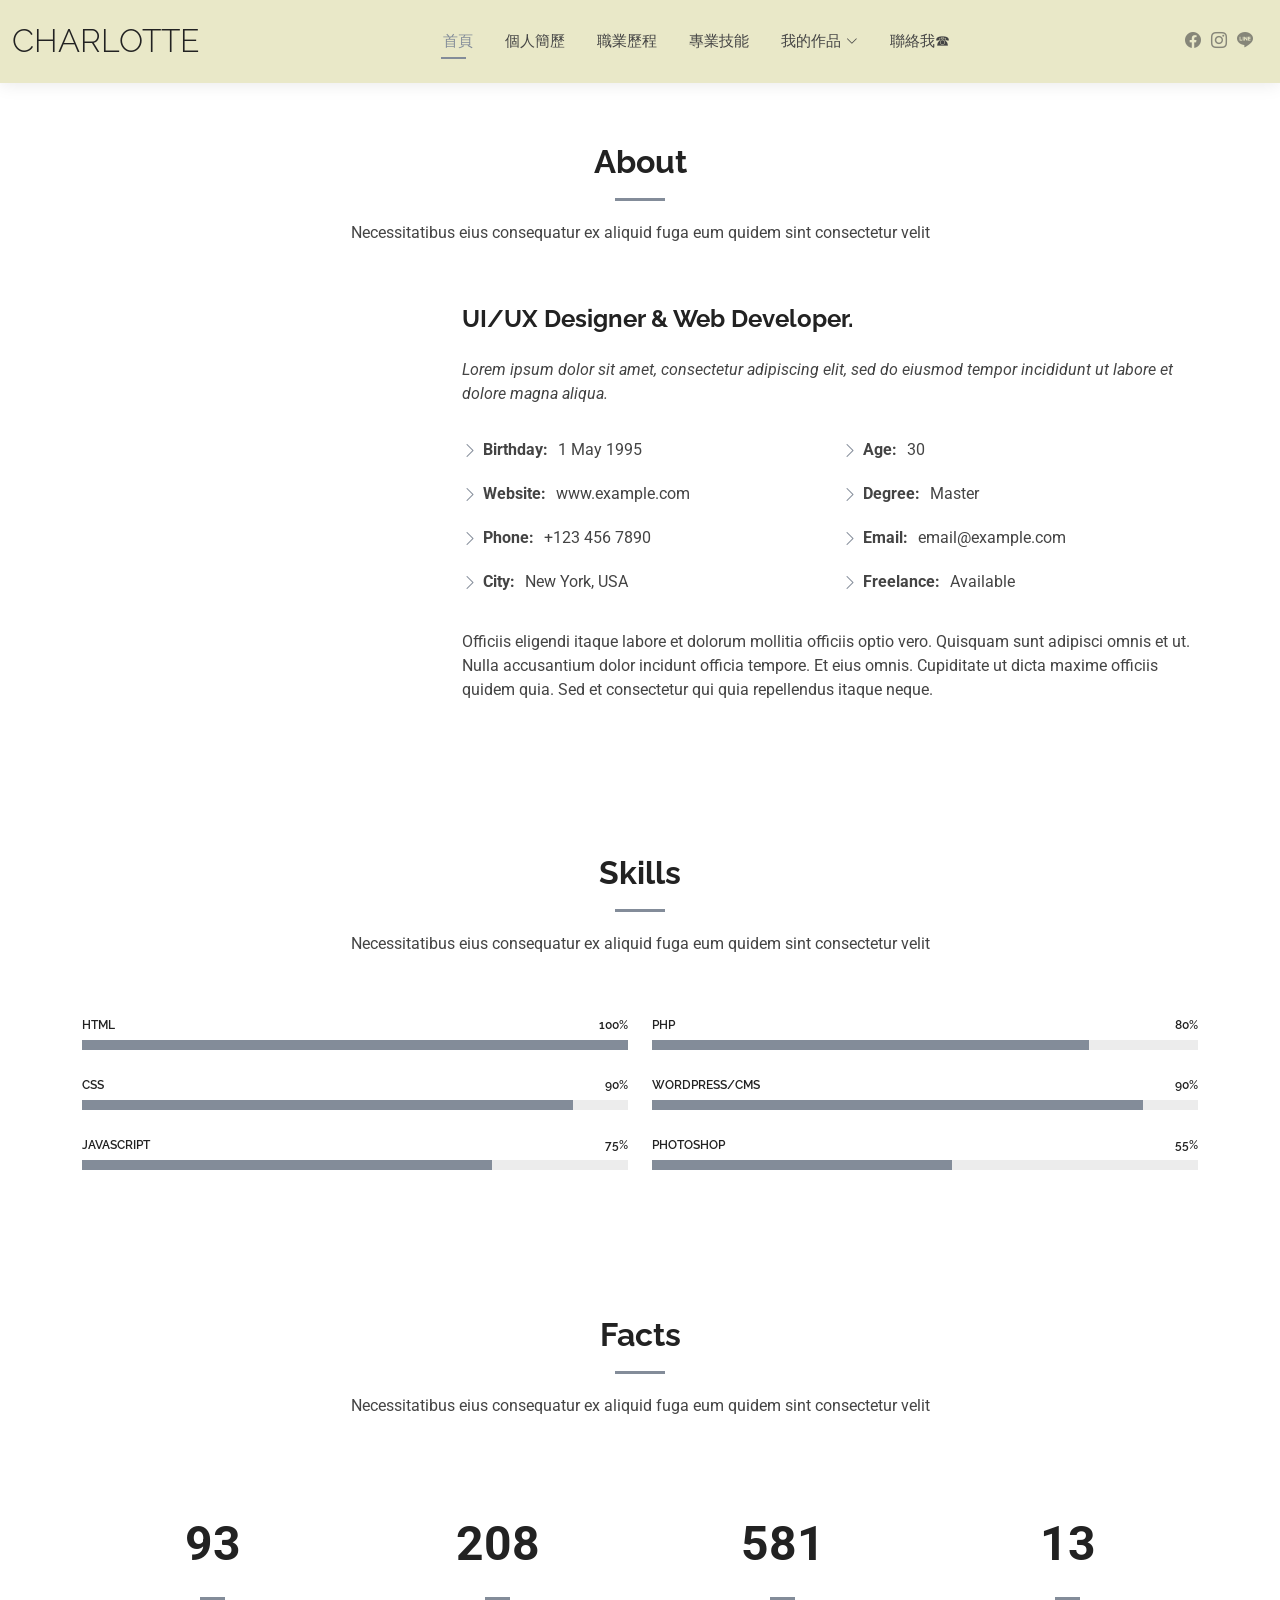
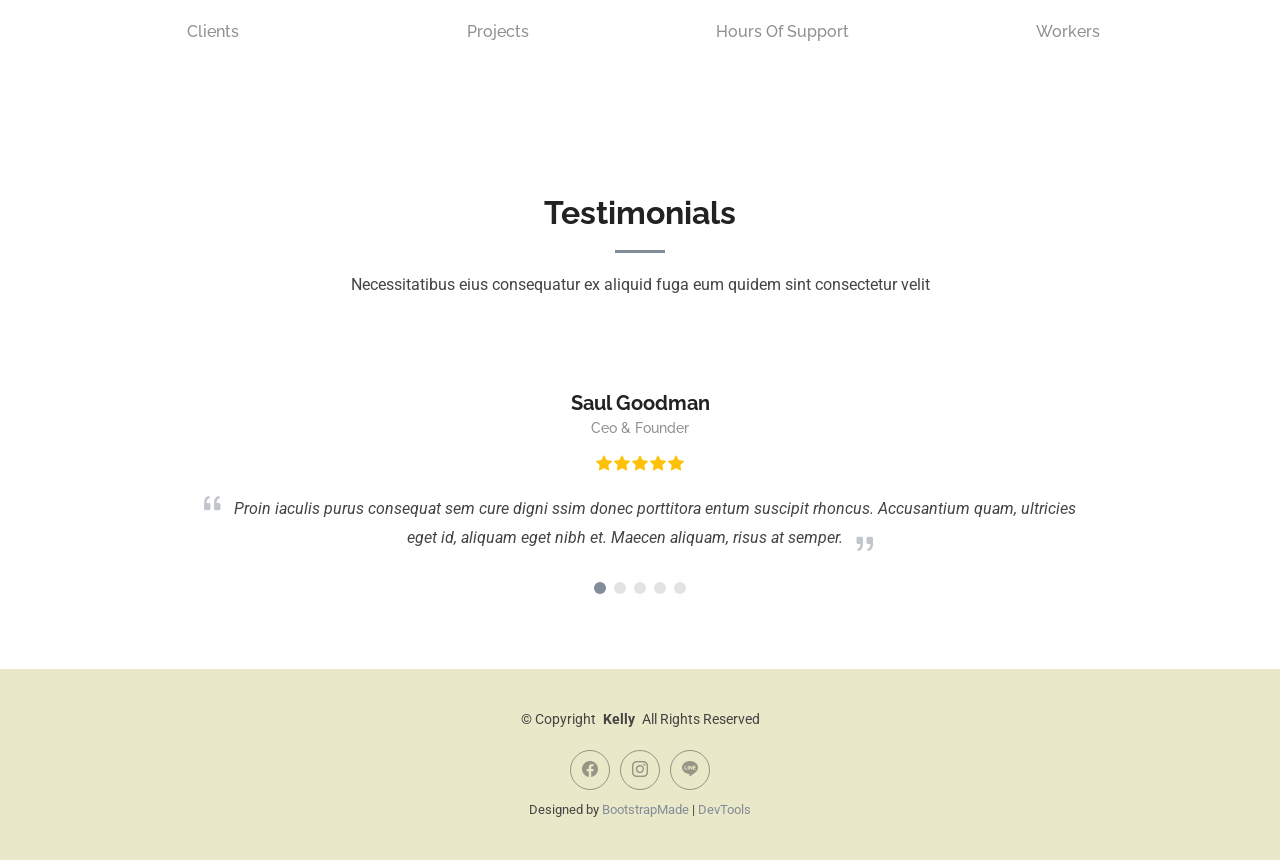
==== about.html @ c9d2a7c5 "Add files via upload" ====
<!DOCTYPE html>
<html lang="en">

<head>
  <meta charset="utf-8">
  <meta content="width=device-width, initial-scale=1.0" name="viewport">
  <title>About - Kelly Bootstrap Template</title>
  <meta name="description" content="">
  <meta name="keywords" content="">

  <!-- Favicons -->
  <link href="assets/img/favicon.png" rel="icon">
  <link href="assets/img/apple-touch-icon.png" rel="apple-touch-icon">

  <!-- Fonts -->
  <link href="https://fonts.googleapis.com" rel="preconnect">
  <link href="https://fonts.gstatic.com" rel="preconnect" crossorigin>
  <link href="https://fonts.googleapis.com/css2?family=Roboto:ital,wght@0,100;0,300;0,400;0,500;0,700;0,900;1,100;1,300;1,400;1,500;1,700;1,900&family=Poppins:ital,wght@0,100;0,200;0,300;0,400;0,500;0,600;0,700;0,800;0,900;1,100;1,200;1,300;1,400;1,500;1,600;1,700;1,800;1,900&family=Raleway:ital,wght@0,100;0,200;0,300;0,400;0,500;0,600;0,700;0,800;0,900;1,100;1,200;1,300;1,400;1,500;1,600;1,700;1,800;1,900&display=swap" rel="stylesheet">

  <!-- Vendor CSS Files -->
  <link href="assets/vendor/bootstrap/css/bootstrap.min.css" rel="stylesheet">
  <link href="assets/vendor/bootstrap-icons/bootstrap-icons.css" rel="stylesheet">
  <link href="assets/vendor/aos/aos.css" rel="stylesheet">
  <link href="assets/vendor/swiper/swiper-bundle.min.css" rel="stylesheet">
  <link href="assets/vendor/glightbox/css/glightbox.min.css" rel="stylesheet">

  <!-- Main CSS File -->
  <link href="assets/css/main.css" rel="stylesheet">

  <!-- =======================================================
  * Template Name: Kelly
  * Template URL: https://bootstrapmade.com/kelly-free-bootstrap-cv-resume-html-template/
  * Updated: Aug 07 2024 with Bootstrap v5.3.3
  * Author: BootstrapMade.com
  * License: https://bootstrapmade.com/license/
  ======================================================== -->
</head>

<body class="about-page">

   <header id="header" class="header d-flex align-items-center light-background sticky-top">
    <div class="container-fluid position-relative d-flex align-items-center justify-content-between">

      <a href="index.html" class="logo d-flex align-items-center me-auto me-xl-0">
        <!-- Uncomment the line below if you also wish to use an image logo -->
        <!-- <img src="assets/img/logo.png" alt=""> -->
        <h1 class="sitename">Charlotte</h1>
      </a>

      <nav id="navmenu" class="navmenu">
        <ul>
          <li><a href="index.html" class="active">首頁</a></li>
          <li><a href="about.html">個人簡歷</a></li>
          <li><a href="resume.html">職業歷程</a></li>
          <li><a href="services.html">專業技能</a></li>
       <li class="dropdown"><a href="#"><span>我的作品</span> <i class="bi bi-chevron-down toggle-dropdown"></i></a>
            <ul>
              <li><a href="#">平面設計</a></li>
              <li class="dropdown"><a href="#"><span>攝影集</span> <i class="bi bi-chevron-down toggle-dropdown"></i></a>
                <ul>
                  <li><a href="#">風景⛱︎</a></li>
                  <li><a href="#">人物𓀟</a></li>
                  <li><a href="#">美食▶︎</a></li>
                </ul>
              </li>
              <li><a href="#">Dropdown 2</a></li>
            </ul>
          </li>
          <li><a href="contact.html">聯絡我☎︎</a></li>
        </ul>
        <i class="mobile-nav-toggle d-xl-none bi bi-list"></i>
      </nav>

      <div class="header-social-links">
        <a href="#" class="facebook" target="_blank"><i class="bi bi-facebook"></i></a>
        <a href="#" class="instagram"><i class="bi bi-instagram"></i></a>
        <a href="#" class="instagram"><i class="bi bi-line"></i></a>
      </div>

    </div>
  </header>
     

    <!-- About Section -->
    <section id="about" class="about section">

      <!-- Section Title -->
      <div class="container section-title" data-aos="fade-up">
        <h2>About</h2>
        <p>Necessitatibus eius consequatur ex aliquid fuga eum quidem sint consectetur velit</p>
      </div><!-- End Section Title -->

      <div class="container" data-aos="fade-up" data-aos-delay="100">

        <div class="row gy-4 justify-content-center">
          <div class="col-lg-4">
            <img src="assets/img/profile-img.jpg" class="img-fluid" alt="">
          </div>
          <div class="col-lg-8 content">
            <h2>UI/UX Designer &amp; Web Developer.</h2>
            <p class="fst-italic py-3">
              Lorem ipsum dolor sit amet, consectetur adipiscing elit, sed do eiusmod tempor incididunt ut labore et dolore
              magna aliqua.
            </p>
            <div class="row">
              <div class="col-lg-6">
                <ul>
                  <li><i class="bi bi-chevron-right"></i> <strong>Birthday:</strong> <span>1 May 1995</span></li>
                  <li><i class="bi bi-chevron-right"></i> <strong>Website:</strong> <span>www.example.com</span></li>
                  <li><i class="bi bi-chevron-right"></i> <strong>Phone:</strong> <span>+123 456 7890</span></li>
                  <li><i class="bi bi-chevron-right"></i> <strong>City:</strong> <span>New York, USA</span></li>
                </ul>
              </div>
              <div class="col-lg-6">
                <ul>
                  <li><i class="bi bi-chevron-right"></i> <strong>Age:</strong> <span>30</span></li>
                  <li><i class="bi bi-chevron-right"></i> <strong>Degree:</strong> <span>Master</span></li>
                  <li><i class="bi bi-chevron-right"></i> <strong>Email:</strong> <span>email@example.com</span></li>
                  <li><i class="bi bi-chevron-right"></i> <strong>Freelance:</strong> <span>Available</span></li>
                </ul>
              </div>
            </div>
            <p class="py-3">
              Officiis eligendi itaque labore et dolorum mollitia officiis optio vero. Quisquam sunt adipisci omnis et ut. Nulla accusantium dolor incidunt officia tempore. Et eius omnis.
              Cupiditate ut dicta maxime officiis quidem quia. Sed et consectetur qui quia repellendus itaque neque.
            </p>
          </div>
        </div>

      </div>

    </section><!-- /About Section -->

    <!-- Skills Section -->
    <section id="skills" class="skills section">

      <!-- Section Title -->
      <div class="container section-title" data-aos="fade-up">
        <h2>Skills</h2>
        <p>Necessitatibus eius consequatur ex aliquid fuga eum quidem sint consectetur velit</p>
      </div><!-- End Section Title -->

      <div class="container" data-aos="fade-up" data-aos-delay="100">

        <div class="row skills-content skills-animation">

          <div class="col-lg-6">

            <div class="progress">
              <span class="skill"><span>HTML</span> <i class="val">100%</i></span>
              <div class="progress-bar-wrap">
                <div class="progress-bar" role="progressbar" aria-valuenow="100" aria-valuemin="0" aria-valuemax="100"></div>
              </div>
            </div><!-- End Skills Item -->

            <div class="progress">
              <span class="skill"><span>CSS</span> <i class="val">90%</i></span>
              <div class="progress-bar-wrap">
                <div class="progress-bar" role="progressbar" aria-valuenow="90" aria-valuemin="0" aria-valuemax="100"></div>
              </div>
            </div><!-- End Skills Item -->

            <div class="progress">
              <span class="skill"><span>JavaScript</span> <i class="val">75%</i></span>
              <div class="progress-bar-wrap">
                <div class="progress-bar" role="progressbar" aria-valuenow="75" aria-valuemin="0" aria-valuemax="100"></div>
              </div>
            </div><!-- End Skills Item -->

          </div>

          <div class="col-lg-6">

            <div class="progress">
              <span class="skill"><span>PHP</span> <i class="val">80%</i></span>
              <div class="progress-bar-wrap">
                <div class="progress-bar" role="progressbar" aria-valuenow="80" aria-valuemin="0" aria-valuemax="100"></div>
              </div>
            </div><!-- End Skills Item -->

            <div class="progress">
              <span class="skill"><span>WordPress/CMS</span> <i class="val">90%</i></span>
              <div class="progress-bar-wrap">
                <div class="progress-bar" role="progressbar" aria-valuenow="90" aria-valuemin="0" aria-valuemax="100"></div>
              </div>
            </div><!-- End Skills Item -->

            <div class="progress">
              <span class="skill"><span>Photoshop</span> <i class="val">55%</i></span>
              <div class="progress-bar-wrap">
                <div class="progress-bar" role="progressbar" aria-valuenow="55" aria-valuemin="0" aria-valuemax="100"></div>
              </div>
            </div><!-- End Skills Item -->

          </div>

        </div>

      </div>

    </section><!-- /Skills Section -->

    <!-- Stats Section -->
    <section id="stats" class="stats section">

      <!-- Section Title -->
      <div class="container section-title" data-aos="fade-up">
        <h2>Facts</h2>
        <p>Necessitatibus eius consequatur ex aliquid fuga eum quidem sint consectetur velit</p>
      </div><!-- End Section Title -->

      <div class="container" data-aos="fade-up" data-aos-delay="100">

        <div class="row gy-4">

          <div class="col-lg-3 col-md-6">
            <div class="stats-item text-center w-100 h-100">
              <span data-purecounter-start="0" data-purecounter-end="232" data-purecounter-duration="1" class="purecounter"></span>
              <p>Clients</p>
            </div>
          </div><!-- End Stats Item -->

          <div class="col-lg-3 col-md-6">
            <div class="stats-item text-center w-100 h-100">
              <span data-purecounter-start="0" data-purecounter-end="521" data-purecounter-duration="1" class="purecounter"></span>
              <p>Projects</p>
            </div>
          </div><!-- End Stats Item -->

          <div class="col-lg-3 col-md-6">
            <div class="stats-item text-center w-100 h-100">
              <span data-purecounter-start="0" data-purecounter-end="1453" data-purecounter-duration="1" class="purecounter"></span>
              <p>Hours Of Support</p>
            </div>
          </div><!-- End Stats Item -->

          <div class="col-lg-3 col-md-6">
            <div class="stats-item text-center w-100 h-100">
              <span data-purecounter-start="0" data-purecounter-end="32" data-purecounter-duration="1" class="purecounter"></span>
              <p>Workers</p>
            </div>
          </div><!-- End Stats Item -->

        </div>

      </div>

    </section><!-- /Stats Section -->

    <!-- Testimonials Section -->
    <section id="testimonials" class="testimonials section">

      <!-- Section Title -->
      <div class="container section-title" data-aos="fade-up">
        <h2>Testimonials</h2>
        <p>Necessitatibus eius consequatur ex aliquid fuga eum quidem sint consectetur velit</p>
      </div><!-- End Section Title -->

      <div class="container" data-aos="fade-up" data-aos-delay="100">

        <div class="swiper init-swiper">
          <script type="application/json" class="swiper-config">
            {
              "loop": true,
              "speed": 600,
              "autoplay": {
                "delay": 5000
              },
              "slidesPerView": "auto",
              "pagination": {
                "el": ".swiper-pagination",
                "type": "bullets",
                "clickable": true
              }
            }
          </script>
          <div class="swiper-wrapper">

            <div class="swiper-slide">
              <div class="testimonial-item">
                <img src="assets/img/testimonials/testimonials-1.jpg" class="testimonial-img" alt="">
                <h3>Saul Goodman</h3>
                <h4>Ceo &amp; Founder</h4>
                <div class="stars">
                  <i class="bi bi-star-fill"></i><i class="bi bi-star-fill"></i><i class="bi bi-star-fill"></i><i class="bi bi-star-fill"></i><i class="bi bi-star-fill"></i>
                </div>
                <p>
                  <i class="bi bi-quote quote-icon-left"></i>
                  <span>Proin iaculis purus consequat sem cure digni ssim donec porttitora entum suscipit rhoncus. Accusantium quam, ultricies eget id, aliquam eget nibh et. Maecen aliquam, risus at semper.</span>
                  <i class="bi bi-quote quote-icon-right"></i>
                </p>
              </div>
            </div><!-- End testimonial item -->

            <div class="swiper-slide">
              <div class="testimonial-item">
                <img src="assets/img/testimonials/testimonials-2.jpg" class="testimonial-img" alt="">
                <h3>Sara Wilsson</h3>
                <h4>Designer</h4>
                <div class="stars">
                  <i class="bi bi-star-fill"></i><i class="bi bi-star-fill"></i><i class="bi bi-star-fill"></i><i class="bi bi-star-fill"></i><i class="bi bi-star-fill"></i>
                </div>
                <p>
                  <i class="bi bi-quote quote-icon-left"></i>
                  <span>Export tempor illum tamen malis malis eram quae irure esse labore quem cillum quid cillum eram malis quorum velit fore eram velit sunt aliqua noster fugiat irure amet legam anim culpa.</span>
                  <i class="bi bi-quote quote-icon-right"></i>
                </p>
              </div>
            </div><!-- End testimonial item -->

            <div class="swiper-slide">
              <div class="testimonial-item">
                <img src="assets/img/testimonials/testimonials-3.jpg" class="testimonial-img" alt="">
                <h3>Jena Karlis</h3>
                <h4>Store Owner</h4>
                <div class="stars">
                  <i class="bi bi-star-fill"></i><i class="bi bi-star-fill"></i><i class="bi bi-star-fill"></i><i class="bi bi-star-fill"></i><i class="bi bi-star-fill"></i>
                </div>
                <p>
                  <i class="bi bi-quote quote-icon-left"></i>
                  <span>Enim nisi quem export duis labore cillum quae magna enim sint quorum nulla quem veniam duis minim tempor labore quem eram duis noster aute amet eram fore quis sint minim.</span>
                  <i class="bi bi-quote quote-icon-right"></i>
                </p>
              </div>
            </div><!-- End testimonial item -->

            <div class="swiper-slide">
              <div class="testimonial-item">
                <img src="assets/img/testimonials/testimonials-4.jpg" class="testimonial-img" alt="">
                <h3>Matt Brandon</h3>
                <h4>Freelancer</h4>
                <div class="stars">
                  <i class="bi bi-star-fill"></i><i class="bi bi-star-fill"></i><i class="bi bi-star-fill"></i><i class="bi bi-star-fill"></i><i class="bi bi-star-fill"></i>
                </div>
                <p>
                  <i class="bi bi-quote quote-icon-left"></i>
                  <span>Fugiat enim eram quae cillum dolore dolor amet nulla culpa multos export minim fugiat minim velit minim dolor enim duis veniam ipsum anim magna sunt elit fore quem dolore labore illum veniam.</span>
                  <i class="bi bi-quote quote-icon-right"></i>
                </p>
              </div>
            </div><!-- End testimonial item -->

            <div class="swiper-slide">
              <div class="testimonial-item">
                <img src="assets/img/testimonials/testimonials-5.jpg" class="testimonial-img" alt="">
                <h3>John Larson</h3>
                <h4>Entrepreneur</h4>
                <div class="stars">
                  <i class="bi bi-star-fill"></i><i class="bi bi-star-fill"></i><i class="bi bi-star-fill"></i><i class="bi bi-star-fill"></i><i class="bi bi-star-fill"></i>
                </div>
                <p>
                  <i class="bi bi-quote quote-icon-left"></i>
                  <span>Quis quorum aliqua sint quem legam fore sunt eram irure aliqua veniam tempor noster veniam enim culpa labore duis sunt culpa nulla illum cillum fugiat legam esse veniam culpa fore nisi cillum quid.</span>
                  <i class="bi bi-quote quote-icon-right"></i>
                </p>
              </div>
            </div><!-- End testimonial item -->

          </div>
          <div class="swiper-pagination"></div>
        </div>

      </div>

    </section><!-- /Testimonials Section -->

  </main>

  <footer id="footer" class="footer light-background">

    <div class="container">
      <div class="copyright text-center ">
        <p>© <span>Copyright</span> <strong class="px-1 sitename">Kelly</strong> <span>All Rights Reserved<br></span></p>
      </div>
      <div class="social-links d-flex justify-content-center">
        <a href=""><i class="bi bi-facebook"></i></a>
        <a href=""><i class="bi bi-instagram"></i></a>
        <a href=""><i class="bi bi-line"></i></a>
      </div>
      <div class="credits">
        <!-- All the links in the footer should remain intact. -->
        <!-- You can delete the links only if you've purchased the pro version. -->
        <!-- Licensing information: https://bootstrapmade.com/license/ -->
        <!-- Purchase the pro version with working PHP/AJAX contact form: [buy-url] -->
        Designed by <a href="https://bootstrapmade.com/">BootstrapMade</a> | <a href="https://bootstrapmade.com/tools/">DevTools</a>
      </div>
    </div>

  </footer>

  <!-- Scroll Top -->
  <a href="#" id="scroll-top" class="scroll-top d-flex align-items-center justify-content-center"><i class="bi bi-arrow-up-short"></i></a>

  <!-- Preloader -->
  <div id="preloader"></div>

  <!-- Vendor JS Files -->
  <script src="assets/vendor/bootstrap/js/bootstrap.bundle.min.js"></script>
  <script src="assets/vendor/php-email-form/validate.js"></script>
  <script src="assets/vendor/aos/aos.js"></script>
  <script src="assets/vendor/waypoints/noframework.waypoints.js"></script>
  <script src="assets/vendor/purecounter/purecounter_vanilla.js"></script>
  <script src="assets/vendor/swiper/swiper-bundle.min.js"></script>
  <script src="assets/vendor/glightbox/js/glightbox.min.js"></script>
  <script src="assets/vendor/imagesloaded/imagesloaded.pkgd.min.js"></script>
  <script src="assets/vendor/isotope-layout/isotope.pkgd.min.js"></script>

  <!-- Main JS File -->
  <script src="assets/js/main.js"></script>

</body>

</html>
---- assets/css/main.css ----
/**
* Template Name: Kelly
* Template URL: https://bootstrapmade.com/kelly-free-bootstrap-cv-resume-html-template/
* Updated: Aug 07 2024 with Bootstrap v5.3.3
* Author: BootstrapMade.com
* License: https://bootstrapmade.com/license/
*/

/*--------------------------------------------------------------
# Font & Color Variables
# Help: https://bootstrapmade.com/color-system/
--------------------------------------------------------------*/
/* Fonts */
:root {
  --default-font: "Roboto",  system-ui, -apple-system, "Segoe UI", Roboto, "Helvetica Neue", Arial, "Noto Sans", "Liberation Sans", sans-serif, "Apple Color Emoji", "Segoe UI Emoji", "Segoe UI Symbol", "Noto Color Emoji";
  --heading-font: "Raleway",  sans-serif;
  --nav-font: "Poppins",  sans-serif;
}

/* Global Colors - The following color variables are used throughout the website. Updating them here will change the color scheme of the entire website */
:root { 
  --background-color: #ffffff; /* Background color for the entire website, including individual sections */
  --default-color: #444444; /* Default color used for the majority of the text content across the entire website */
  --heading-color: #222222; /* Color for headings, subheadings and title throughout the website */
  --accent-color: #838c99; /* Accent color that represents your brand on the website. It's used for buttons, links, and other elements that need to stand out */
  --surface-color: #ffffff; /* The surface color is used as a background of boxed elements within sections, such as cards, icon boxes, or other elements that require a visual separation from the global background. */
  --contrast-color: #ffffff; /* Contrast color for text, ensuring readability against backgrounds of accent, heading, or default colors. */
}

/* Nav Menu Colors - The following color variables are used specifically for the navigation menu. They are separate from the global colors to allow for more customization options */
:root {
  --nav-color: #444444;  /* The default color of the main navmenu links */
  --nav-hover-color: #838c99; /* Applied to main navmenu links when they are hovered over or active */
  --nav-mobile-background-color: #ffffff; /* Used as the background color for mobile navigation menu */
  --nav-dropdown-background-color: #ffffff; /* Used as the background color for dropdown items that appear when hovering over primary navigation items */
  --nav-dropdown-color: #444444; /* Used for navigation links of the dropdown items in the navigation menu. */
  --nav-dropdown-hover-color: #838c99; /* Similar to --nav-hover-color, this color is applied to dropdown navigation links when they are hovered over. */
}

/* Color Presets - These classes override global colors when applied to any section or element, providing reuse of the sam color scheme. */

.light-background {
  --background-color: #e9e8c8;
  --surface-color: #ffffff;
}

.dark-background {
  --background-color: #060606;
  --default-color: #ffffff;
  --heading-color: #ffffff;
  --surface-color: #252525;
  --contrast-color: #ffffff;
}

/* Smooth scroll */
:root {
  scroll-behavior: smooth;
}

/*--------------------------------------------------------------
# General Styling & Shared Classes
--------------------------------------------------------------*/
body {
  color: var(--default-color);
  background-color: var(--background-color);
  font-family: var(--default-font);
}

a {
  color: var(--accent-color);
  text-decoration: none;
  transition: 0.3s;
}

a:hover {
  color: color-mix(in srgb, var(--accent-color), transparent 25%);
  text-decoration: none;
}

h1,
h2,
h3,
h4,
h5,
h6 {
  color: var(--heading-color);
  font-family: var(--heading-font);
}

/* PHP Email Form Messages
------------------------------*/
.php-email-form .error-message {
  display: none;
  background: #df1529;
  color: #ffffff;
  text-align: left;
  padding: 15px;
  margin-bottom: 24px;
  font-weight: 600;
}

.php-email-form .sent-message {
  display: none;
  color: #ffffff;
  background: #059652;
  text-align: center;
  padding: 15px;
  margin-bottom: 24px;
  font-weight: 600;
}

.php-email-form .loading {
  display: none;
  background: var(--surface-color);
  text-align: center;
  padding: 15px;
  margin-bottom: 24px;
}

.php-email-form .loading:before {
  content: "";
  display: inline-block;
  border-radius: 50%;
  width: 24px;
  height: 24px;
  margin: 0 10px -6px 0;
  border: 3px solid var(--accent-color);
  border-top-color: var(--surface-color);
  animation: php-email-form-loading 1s linear infinite;
}

@keyframes php-email-form-loading {
  0% {
    transform: rotate(0deg);
  }

  100% {
    transform: rotate(360deg);
  }
}

/*--------------------------------------------------------------
# Global Header
--------------------------------------------------------------*/
.header {
  color: var(--default-color);
  background-color: var(--background-color);
  padding: 15px 0;
  transition: all 0.5s;
  z-index: 997;
  box-shadow: 0px 0 18px rgba(0, 0, 0, 0.1);
}

.header .logo {
  line-height: 1;
}

.header .logo img {
  max-height: 36px;
  margin-right: 8px;
}

.header .logo h1 {
  font-size: 32px;
  margin: 0;
  font-weight: 300;
  text-transform: uppercase;
  color: var(--heading-color);
}

.header .header-social-links {
  padding-right: 15px;
}

.header .header-social-links a {
  color: color-mix(in srgb, var(--default-color), transparent 40%);
  padding-left: 6px;
  display: inline-block;
  transition: 0.3s;
  font-size: 16px;
}

.header .header-social-links a:hover {
  color: var(--accent-color);
}

.header .header-social-links a i {
  line-height: 0px;
}

@media (max-width: 1200px) {
  .header .logo {
    order: 1;
  }

  .header .header-social-links {
    order: 2;
  }

  .header .navmenu {
    order: 3;
  }
}

/*--------------------------------------------------------------
# Navigation Menu
--------------------------------------------------------------*/
/* Desktop Navigation */
@media (min-width: 1200px) {
  .navmenu {
    padding: 0;
  }

  .navmenu ul {
    margin: 0;
    padding: 0;
    display: flex;
    list-style: none;
    align-items: center;
  }

  .navmenu li {
    position: relative;
  }

  .navmenu>ul>li {
    white-space: nowrap;
    padding: 15px 14px;
  }

  .navmenu>ul>li:last-child {
    padding-right: 0;
  }

  .navmenu a,
  .navmenu a:focus {
    color: var(--nav-color);
    font-size: 15px;
    padding: 0 2px;
    font-family: var(--nav-font);
    font-weight: 400;
    display: flex;
    align-items: center;
    justify-content: space-between;
    white-space: nowrap;
    transition: 0.3s;
    position: relative;
  }

  .navmenu a i,
  .navmenu a:focus i {
    font-size: 12px;
    line-height: 0;
    margin-left: 5px;
    transition: 0.3s;
  }

  .navmenu>ul>li>a:before {
    content: "";
    position: absolute;
    height: 2px;
    bottom: -6px;
    left: 0;
    background-color: var(--nav-hover-color);
    visibility: hidden;
    width: 0px;
    transition: all 0.3s ease-in-out 0s;
  }

  .navmenu a:hover:before,
  .navmenu li:hover>a:before,
  .navmenu .active:before {
    visibility: visible;
    width: 25px;
  }

  .navmenu li:hover>a,
  .navmenu .active,
  .navmenu .active:focus {
    color: var(--nav-hover-color);
  }

  .navmenu .dropdown ul {
    margin: 0;
    padding: 10px 0;
    background: var(--nav-dropdown-background-color);
    display: block;
    position: absolute;
    visibility: hidden;
    left: 14px;
    top: 130%;
    opacity: 0;
    transition: 0.3s;
    border-radius: 4px;
    z-index: 99;
    box-shadow: 0px 0px 30px rgba(0, 0, 0, 0.1);
  }

  .navmenu .dropdown ul li {
    min-width: 200px;
  }

  .navmenu .dropdown ul a {
    padding: 10px 20px;
    font-size: 15px;
    text-transform: none;
    color: var(--nav-dropdown-color);
  }

  .navmenu .dropdown ul a i {
    font-size: 12px;
  }

  .navmenu .dropdown ul a:hover,
  .navmenu .dropdown ul .active:hover,
  .navmenu .dropdown ul li:hover>a {
    color: var(--nav-dropdown-hover-color);
  }

  .navmenu .dropdown:hover>ul {
    opacity: 1;
    top: 100%;
    visibility: visible;
  }

  .navmenu .dropdown .dropdown ul {
    top: 0;
    left: -90%;
    visibility: hidden;
  }

  .navmenu .dropdown .dropdown:hover>ul {
    opacity: 1;
    top: 0;
    left: -100%;
    visibility: visible;
  }
}

/* Mobile Navigation */
@media (max-width: 1199px) {
  .mobile-nav-toggle {
    color: var(--nav-color);
    font-size: 28px;
    line-height: 0;
    margin-right: 10px;
    cursor: pointer;
    transition: color 0.3s;
  }

  .navmenu {
    padding: 0;
    z-index: 9997;
  }

  .navmenu ul {
    display: none;
    list-style: none;
    position: absolute;
    inset: 60px 20px 20px 20px;
    padding: 10px 0;
    margin: 0;
    border-radius: 6px;
    background-color: var(--nav-mobile-background-color);
    border: 1px solid color-mix(in srgb, var(--default-color), transparent 90%);
    box-shadow: none;
    overflow-y: auto;
    transition: 0.3s;
    z-index: 9998;
  }

  .navmenu a,
  .navmenu a:focus {
    color: var(--nav-dropdown-color);
    padding: 10px 20px;
    font-family: var(--nav-font);
    font-size: 17px;
    font-weight: 500;
    display: flex;
    align-items: center;
    justify-content: space-between;
    white-space: nowrap;
    transition: 0.3s;
  }

  .navmenu a i,
  .navmenu a:focus i {
    font-size: 12px;
    line-height: 0;
    margin-left: 5px;
    width: 30px;
    height: 30px;
    display: flex;
    align-items: center;
    justify-content: center;
    border-radius: 50%;
    transition: 0.3s;
    background-color: color-mix(in srgb, var(--accent-color), transparent 90%);
  }

  .navmenu a i:hover,
  .navmenu a:focus i:hover {
    background-color: var(--accent-color);
    color: var(--contrast-color);
  }

  .navmenu a:hover,
  .navmenu .active,
  .navmenu .active:focus {
    color: var(--nav-dropdown-hover-color);
  }

  .navmenu .active i,
  .navmenu .active:focus i {
    background-color: var(--accent-color);
    color: var(--contrast-color);
    transform: rotate(180deg);
  }

  .navmenu .dropdown ul {
    position: static;
    display: none;
    z-index: 99;
    padding: 10px 0;
    margin: 10px 20px;
    background-color: var(--nav-dropdown-background-color);
    transition: all 0.5s ease-in-out;
  }

  .navmenu .dropdown ul ul {
    background-color: rgba(33, 37, 41, 0.1);
  }

  .navmenu .dropdown>.dropdown-active {
    display: block;
    background-color: rgba(33, 37, 41, 0.03);
  }

  .mobile-nav-active {
    overflow: hidden;
  }

  .mobile-nav-active .mobile-nav-toggle {
    color: #fff;
    position: absolute;
    font-size: 32px;
    top: 15px;
    right: 15px;
    margin-right: 0;
    z-index: 9999;
  }

  .mobile-nav-active .navmenu {
    position: fixed;
    overflow: hidden;
    inset: 0;
    background: rgba(33, 37, 41, 0.8);
    transition: 0.3s;
  }

  .mobile-nav-active .navmenu>ul {
    display: block;
  }
}

/*--------------------------------------------------------------
# Global Footer
--------------------------------------------------------------*/
.footer {
  color: var(--default-color);
  background-color: var(--background-color);
  font-size: 14px;
  padding: 40px 0;
  position: relative;
}

.footer .copyright p {
  margin-bottom: 0;
}

.footer .social-links {
  margin-top: 20px;
}

.footer .social-links a {
  display: flex;
  align-items: center;
  justify-content: center;
  width: 40px;
  height: 40px;
  border-radius: 50%;
  border: 1px solid color-mix(in srgb, var(--default-color), transparent 50%);
  font-size: 16px;
  color: color-mix(in srgb, var(--default-color), transparent 50%);
  margin: 0 5px;
  transition: 0.3s;
}

.footer .social-links a:hover {
  color: var(--accent-color);
  border-color: var(--accent-color);
}

.footer .credits {
  margin-top: 10px;
  font-size: 13px;
  text-align: center;
}

/*--------------------------------------------------------------
# Preloader
--------------------------------------------------------------*/
#preloader {
  position: fixed;
  inset: 0;
  z-index: 9999;
  overflow: hidden;
  background-color: var(--background-color);
  transition: all 0.6s ease-out;
  width: 100%;
  height: 100vh;
}

#preloader:before,
#preloader:after {
  content: "";
  position: absolute;
  border: 4px solid var(--accent-color);
  border-radius: 50%;
  animation: animate-preloader 2s cubic-bezier(0, 0.2, 0.8, 1) infinite;
}

#preloader:after {
  animation-delay: -0.5s;
}

@keyframes animate-preloader {
  0% {
    width: 10px;
    height: 10px;
    top: calc(50% - 5px);
    left: calc(50% - 5px);
    opacity: 1;
  }

  100% {
    width: 72px;
    height: 72px;
    top: calc(50% - 36px);
    left: calc(50% - 36px);
    opacity: 0;
  }
}

/*--------------------------------------------------------------
# Scroll Top Button
--------------------------------------------------------------*/
.scroll-top {
  position: fixed;
  visibility: hidden;
  opacity: 0;
  right: 15px;
  bottom: -15px;
  z-index: 99999;
  background-color: var(--accent-color);
  width: 44px;
  height: 44px;
  border-radius: 50px;
  transition: all 0.4s;
}

.scroll-top i {
  font-size: 24px;
  color: var(--contrast-color);
  line-height: 0;
}

.scroll-top:hover {
  background-color: color-mix(in srgb, var(--accent-color), transparent 20%);
  color: var(--contrast-color);
}

.scroll-top.active {
  visibility: visible;
  opacity: 1;
  bottom: 15px;
}

/*--------------------------------------------------------------
# Disable aos animation delay on mobile devices
--------------------------------------------------------------*/
@media screen and (max-width: 768px) {
  [data-aos-delay] {
    transition-delay: 0 !important;
  }
}

/*--------------------------------------------------------------
# Global Page Titles & Breadcrumbs
--------------------------------------------------------------*/
.page-title {
  color: var(--default-color);
  background-color: var(--background-color);
  padding: 25px 0;
  position: relative;
  border-bottom: 1px solid color-mix(in srgb, var(--default-color), transparent 85%);
}

.page-title h1 {
  font-size: 24px;
  font-weight: 400;
}

.page-title .breadcrumbs ol {
  display: flex;
  flex-wrap: wrap;
  list-style: none;
  padding: 0;
  margin: 0;
  font-size: 14px;
  font-weight: 400;
}

.page-title .breadcrumbs ol li+li {
  padding-left: 10px;
}

.page-title .breadcrumbs ol li+li::before {
  content: "/";
  display: inline-block;
  padding-right: 10px;
  color: color-mix(in srgb, var(--default-color), transparent 70%);
}

/*--------------------------------------------------------------
# Global Sections
--------------------------------------------------------------*/
section,
.section {
  color: var(--default-color);
  background-color: var(--background-color);
  padding: 60px 0;
  scroll-margin-top: 100px;
  overflow: clip;
}

@media (max-width: 1199px) {

  section,
  .section {
    scroll-margin-top: 66px;
  }
}

/*--------------------------------------------------------------
# Global Section Titles
--------------------------------------------------------------*/
.section-title {
  text-align: center;
  padding-bottom: 60px;
  position: relative;
}

.section-title h2 {
  font-size: 32px;
  font-weight: 700;
  margin-bottom: 20px;
  padding-bottom: 20px;
  position: relative;
}

.section-title h2:after {
  content: "";
  position: absolute;
  display: block;
  width: 50px;
  height: 3px;
  background: var(--accent-color);
  left: 0;
  right: 0;
  bottom: 0;
  margin: auto;
}

.section-title p {
  margin-bottom: 0;
}

/*--------------------------------------------------------------
# Hero Section
--------------------------------------------------------------*/
.hero {
  width: 100%;
  min-height: calc(100vh - 82px);
  position: relative;
  padding: 80px 0;
  display: flex;
  align-items: center;
  justify-content: center;
}

@media (max-width: 1200px) {
  .hero {
    min-height: calc(100vh - 68px);
  }
}

.hero img {
  position: absolute;
  inset: 0;
  display: block;
  width: 100%;
  height: 100%;
  object-fit: cover;
  z-index: 1;
}

.hero .container {
  position: relative;
  z-index: 3;
}

.hero h2 {
  margin: 0;
  font-size: 48px;
  font-weight: 700;
}

.hero p {
  margin: 10px 0 0 0;
  font-size: 24px;
  color: #fff;
}

.hero .btn-get-started {
  color: var(--contrast-color);
  background: var(--accent-color);
  font-family: var(--heading-font);
  text-transform: uppercase;
  font-weight: 600;
  font-size: 12px;
  letter-spacing: 1px;
  display: inline-block;
  padding: 12px 40px;
  border-radius: 50px;
  transition: 0.5s;
  margin-top: 30px;
}

.hero .btn-get-started:hover {
  background: color-mix(in srgb, var(--accent-color) 90%, white 20%);
}

@media (max-width: 768px) {
  .hero h2 {
    font-size: 32px;
  }

  .hero p {
    font-size: 18px;
  }
}

/*--------------------------------------------------------------
# About Section
--------------------------------------------------------------*/
.about .content h2 {
  font-weight: 700;
  font-size: 24px;
}

.about .content ul {
  list-style: none;
  padding: 0;
}

.about .content ul li {
  margin-bottom: 20px;
  display: flex;
  align-items: center;
}

.about .content ul strong {
  margin-right: 10px;
}

.about .content ul i {
  font-size: 16px;
  margin-right: 5px;
  color: var(--accent-color);
  line-height: 0;
}

/*--------------------------------------------------------------
# Skills Section
--------------------------------------------------------------*/
.skills .progress {
  height: 60px;
  display: block;
  background: none;
  border-radius: 0;
}

.skills .progress .skill {
  color: var(--heading-color);
  padding: 0;
  margin: 0 0 6px 0;
  text-transform: uppercase;
  display: block;
  font-weight: 600;
  font-family: var(--heading-font);
}

.skills .progress .skill .val {
  float: right;
  font-style: normal;
}

.skills .progress-bar-wrap {
  background: color-mix(in srgb, var(--default-color), transparent 90%);
  height: 10px;
}

.skills .progress-bar {
  width: 1px;
  height: 10px;
  transition: 0.9s;
  background-color: var(--accent-color);
}

/*--------------------------------------------------------------
# Stats Section
--------------------------------------------------------------*/
.stats .stats-item {
  padding: 30px;
  width: 100%;
}

.stats .stats-item span {
  color: var(--heading-color);
  font-size: 48px;
  display: block;
  font-weight: 700;
  margin-bottom: 20px;
  padding-bottom: 20px;
  position: relative;
}

.stats .stats-item span:after {
  content: "";
  position: absolute;
  display: block;
  width: 25px;
  height: 3px;
  background: var(--accent-color);
  left: 0;
  right: 0;
  bottom: 0;
  margin: auto;
}

.stats .stats-item p {
  color: color-mix(in srgb, var(--default-color), transparent 40%);
  padding: 0;
  margin: 0;
  font-family: var(--heading-font);
  font-weight: 500;
}

/*--------------------------------------------------------------
# Testimonials Section
--------------------------------------------------------------*/
.testimonials .section-header {
  margin-bottom: 40px;
}

.testimonials .testimonials-carousel,
.testimonials .testimonials-slider {
  overflow: hidden;
}

.testimonials .testimonial-item {
  text-align: center;
}

.testimonials .testimonial-item .testimonial-img {
  width: 120px;
  border-radius: 50%;
  border: 4px solid var(--background-color);
  margin: 0 auto;
}

.testimonials .testimonial-item h3 {
  font-size: 20px;
  font-weight: bold;
  margin: 10px 0 5px 0;
}

.testimonials .testimonial-item h4 {
  font-size: 14px;
  color: color-mix(in srgb, var(--default-color), transparent 40%);
  margin: 0 0 15px 0;
}

.testimonials .testimonial-item .stars {
  margin-bottom: 15px;
}

.testimonials .testimonial-item .stars i {
  color: #ffc107;
  margin: 0 1px;
}

.testimonials .testimonial-item .quote-icon-left,
.testimonials .testimonial-item .quote-icon-right {
  color: color-mix(in srgb, var(--accent-color), transparent 50%);
  font-size: 26px;
  line-height: 0;
}

.testimonials .testimonial-item .quote-icon-left {
  display: inline-block;
  left: -5px;
  position: relative;
}

.testimonials .testimonial-item .quote-icon-right {
  display: inline-block;
  right: -5px;
  position: relative;
  top: 10px;
  transform: scale(-1, -1);
}

.testimonials .testimonial-item p {
  font-style: italic;
  margin: 0 auto 15px auto;
}

.testimonials .swiper-wrapper {
  height: auto;
}

.testimonials .swiper-pagination {
  margin-top: 20px;
  position: relative;
}

.testimonials .swiper-pagination .swiper-pagination-bullet {
  width: 12px;
  height: 12px;
  opacity: 1;
  background-color: color-mix(in srgb, var(--default-color), transparent 85%);
}

.testimonials .swiper-pagination .swiper-pagination-bullet-active {
  background-color: var(--accent-color);
}

@media (min-width: 992px) {
  .testimonials .testimonial-item p {
    width: 80%;
  }
}

/*--------------------------------------------------------------
# Resume Section
--------------------------------------------------------------*/
.resume .resume-title {
  color: var(--heading-color);
  font-size: 26px;
  font-weight: 700;
  margin-top: 20px;
  margin-bottom: 20px;
}

.resume .resume-item {
  padding: 0 0 20px 20px;
  margin-top: -2px;
  border-left: 2px solid var(--accent-color);
  position: relative;
}

.resume .resume-item h4 {
  line-height: 18px;
  font-size: 18px;
  font-weight: 600;
  text-transform: uppercase;
  color: color-mix(in srgb, var(--default-color), transparent 20%);
  margin-bottom: 10px;
}

.resume .resume-item h5 {
  font-size: 16px;
  padding: 5px 15px;
  display: inline-block;
  font-weight: 600;
  margin-bottom: 10px;
}

.resume .resume-item ul {
  padding-left: 20px;
}

.resume .resume-item ul li {
  padding-bottom: 10px;
}

.resume .resume-item:last-child {
  padding-bottom: 0;
}

.resume .resume-item::before {
  content: "";
  position: absolute;
  width: 16px;
  height: 16px;
  border-radius: 50px;
  left: -9px;
  top: 0;
  background: var(--background-color);
  border: 2px solid var(--accent-color);
}

/*--------------------------------------------------------------
# Services Section
--------------------------------------------------------------*/
.services .service-item {
  background-color: var(--surface-color);
  box-shadow: 0px 5px 90px 0px rgba(0, 0, 0, 0.1);
  height: 100%;
  padding: 60px 30px;
  text-align: center;
  transition: 0.3s;
  border-radius: 5px;
}

.services .service-item .icon {
  margin: 0 auto;
  width: 100px;
  height: 100px;
  display: flex;
  align-items: center;
  justify-content: center;
  transition: ease-in-out 0.3s;
  position: relative;
}

.services .service-item .icon i {
  font-size: 36px;
  transition: 0.5s;
  position: relative;
}

.services .service-item .icon svg {
  position: absolute;
  top: 0;
  left: 0;
}

.services .service-item .icon svg path {
  transition: 0.5s;
  fill: color-mix(in srgb, var(--default-color), transparent 95%);
}

.services .service-item h3 {
  font-weight: 700;
  margin: 10px 0 15px 0;
  font-size: 22px;
}

.services .service-item p {
  line-height: 24px;
  font-size: 14px;
  margin-bottom: 0;
}

.services .service-item:hover {
  box-shadow: 0px 5px 35px 0px rgba(0, 0, 0, 0.1);
}

.services .service-item.item-cyan i {
  color: #0dcaf0;
}

.services .service-item.item-cyan:hover .icon i {
  color: #fff;
}

.services .service-item.item-cyan:hover .icon path {
  fill: #0dcaf0;
}

.services .service-item.item-orange i {
  color: #fd7e14;
}

.services .service-item.item-orange:hover .icon i {
  color: #fff;
}

.services .service-item.item-orange:hover .icon path {
  fill: #fd7e14;
}

.services .service-item.item-teal i {
  color: #20c997;
}

.services .service-item.item-teal:hover .icon i {
  color: #fff;
}

.services .service-item.item-teal:hover .icon path {
  fill: #20c997;
}

.services .service-item.item-red i {
  color: #df1529;
}

.services .service-item.item-red:hover .icon i {
  color: #fff;
}

.services .service-item.item-red:hover .icon path {
  fill: #df1529;
}

.services .service-item.item-indigo i {
  color: #6610f2;
}

.services .service-item.item-indigo:hover .icon i {
  color: #fff;
}

.services .service-item.item-indigo:hover .icon path {
  fill: #6610f2;
}

.services .service-item.item-pink i {
  color: #f3268c;
}

.services .service-item.item-pink:hover .icon i {
  color: #fff;
}

.services .service-item.item-pink:hover .icon path {
  fill: #f3268c;
}

/*--------------------------------------------------------------
# Portfolio Section
--------------------------------------------------------------*/
.portfolio .portfolio-filters {
  padding: 0;
  margin: 0 auto 20px auto;
  list-style: none;
  text-align: center;
}

.portfolio .portfolio-filters li {
  cursor: pointer;
  display: inline-block;
  padding: 8px 20px 10px 20px;
  margin: 0;
  font-size: 15px;
  font-weight: 500;
  line-height: 1;
  margin-bottom: 5px;
  border-radius: 50px;
  transition: all 0.3s ease-in-out;
  font-family: var(--heading-font);
}

.portfolio .portfolio-filters li:hover,
.portfolio .portfolio-filters li.filter-active {
  color: var(--contrast-color);
  background-color: var(--accent-color);
}

.portfolio .portfolio-filters li:first-child {
  margin-left: 0;
}

.portfolio .portfolio-filters li:last-child {
  margin-right: 0;
}

@media (max-width: 575px) {
  .portfolio .portfolio-filters li {
    font-size: 14px;
    margin: 0 0 10px 0;
  }
}

.portfolio .portfolio-item {
  position: relative;
  overflow: hidden;
}

.portfolio .portfolio-item .portfolio-info {
  opacity: 0;
  position: absolute;
  left: 12px;
  right: 12px;
  bottom: -100%;
  z-index: 3;
  transition: all ease-in-out 0.5s;
  background: color-mix(in srgb, var(--surface-color), transparent 10%);
  padding: 15px;
}

.portfolio .portfolio-item .portfolio-info h4 {
  font-size: 18px;
  font-weight: 600;
  padding-right: 50px;
}

.portfolio .portfolio-item .portfolio-info p {
  color: color-mix(in srgb, var(--default-color), transparent 30%);
  font-size: 14px;
  margin-bottom: 0;
  padding-right: 50px;
}

.portfolio .portfolio-item .portfolio-info .preview-link,
.portfolio .portfolio-item .portfolio-info .details-link {
  position: absolute;
  right: 50px;
  font-size: 24px;
  top: calc(50% - 14px);
  color: color-mix(in srgb, var(--default-color), transparent 30%);
  transition: 0.3s;
  line-height: 0;
}

.portfolio .portfolio-item .portfolio-info .preview-link:hover,
.portfolio .portfolio-item .portfolio-info .details-link:hover {
  color: var(--accent-color);
}

.portfolio .portfolio-item .portfolio-info .details-link {
  right: 14px;
  font-size: 28px;
}

.portfolio .portfolio-item:hover .portfolio-info {
  opacity: 1;
  bottom: 0;
}

/*--------------------------------------------------------------
# Portfolio Details Section
--------------------------------------------------------------*/
.portfolio-details .portfolio-details-slider img {
  width: 100%;
}

.portfolio-details .portfolio-details-slider .swiper-pagination {
  margin-top: 20px;
  position: relative;
}

.portfolio-details .portfolio-details-slider .swiper-pagination .swiper-pagination-bullet {
  width: 12px;
  height: 12px;
  background-color: color-mix(in srgb, var(--default-color), transparent 85%);
  opacity: 1;
}

.portfolio-details .portfolio-details-slider .swiper-pagination .swiper-pagination-bullet-active {
  background-color: var(--accent-color);
}

.portfolio-details .portfolio-info {
  background-color: var(--surface-color);
  padding: 30px;
  box-shadow: 0px 0 30px rgba(0, 0, 0, 0.1);
}

.portfolio-details .portfolio-info h3 {
  font-size: 22px;
  font-weight: 700;
  margin-bottom: 20px;
  padding-bottom: 20px;
  border-bottom: 1px solid color-mix(in srgb, var(--default-color), transparent 85%);
}

.portfolio-details .portfolio-info ul {
  list-style: none;
  padding: 0;
  font-size: 15px;
}

.portfolio-details .portfolio-info ul li+li {
  margin-top: 10px;
}

.portfolio-details .portfolio-description {
  padding-top: 30px;
}

.portfolio-details .portfolio-description h2 {
  font-size: 26px;
  font-weight: 700;
  margin-bottom: 20px;
}

.portfolio-details .portfolio-description p {
  padding: 0;
  color: color-mix(in srgb, var(--default-color), transparent 30%);
}

/*--------------------------------------------------------------
# Contact Section
--------------------------------------------------------------*/
.contact .info-wrap {
  background-color: var(--surface-color);
  box-shadow: 0px 0px 20px rgba(0, 0, 0, 0.1);
  padding: 30px;
}

@media (max-width: 575px) {
  .contact .info-wrap {
    padding: 20px;
  }
}

.contact .info-item {
  margin-bottom: 40px;
}

.contact .info-item i {
  font-size: 20px;
  color: var(--accent-color);
  background: color-mix(in srgb, var(--accent-color), transparent 92%);
  width: 44px;
  height: 44px;
  display: flex;
  justify-content: center;
  align-items: center;
  border-radius: 50px;
  transition: all 0.3s ease-in-out;
  margin-right: 15px;
}

.contact .info-item h3 {
  padding: 0;
  font-size: 18px;
  font-weight: 700;
  margin-bottom: 5px;
}

.contact .info-item p {
  padding: 0;
  margin-bottom: 0;
  font-size: 14px;
}

.contact .info-item:hover i {
  background: var(--accent-color);
  color: var(--contrast-color);
}

.contact .php-email-form {
  background-color: var(--surface-color);
  height: 100%;
  padding: 30px;
  box-shadow: 0px 0px 20px rgba(0, 0, 0, 0.1);
}

@media (max-width: 575px) {
  .contact .php-email-form {
    padding: 20px;
  }
}

.contact .php-email-form input[type=text],
.contact .php-email-form input[type=email],
.contact .php-email-form textarea {
  font-size: 14px;
  padding: 10px 15px;
  box-shadow: none;
  border-radius: 0;
  color: var(--default-color);
  background-color: var(--surface-color);
  border-color: color-mix(in srgb, var(--default-color), transparent 80%);
}

.contact .php-email-form input[type=text]:focus,
.contact .php-email-form input[type=email]:focus,
.contact .php-email-form textarea:focus {
  border-color: var(--accent-color);
}

.contact .php-email-form input[type=text]::placeholder,
.contact .php-email-form input[type=email]::placeholder,
.contact .php-email-form textarea::placeholder {
  color: color-mix(in srgb, var(--default-color), transparent 70%);
}

.contact .php-email-form button[type=submit] {
  color: var(--contrast-color);
  background: var(--accent-color);
  border: 0;
  padding: 10px 30px;
  transition: 0.4s;
  border-radius: 50px;
}

.contact .php-email-form button[type=submit]:hover {
  background: color-mix(in srgb, var(--accent-color), transparent 25%);
}

/*--------------------------------------------------------------
# Starter Section Section
--------------------------------------------------------------*/
.starter-section {
  /* Add your styles here */
}
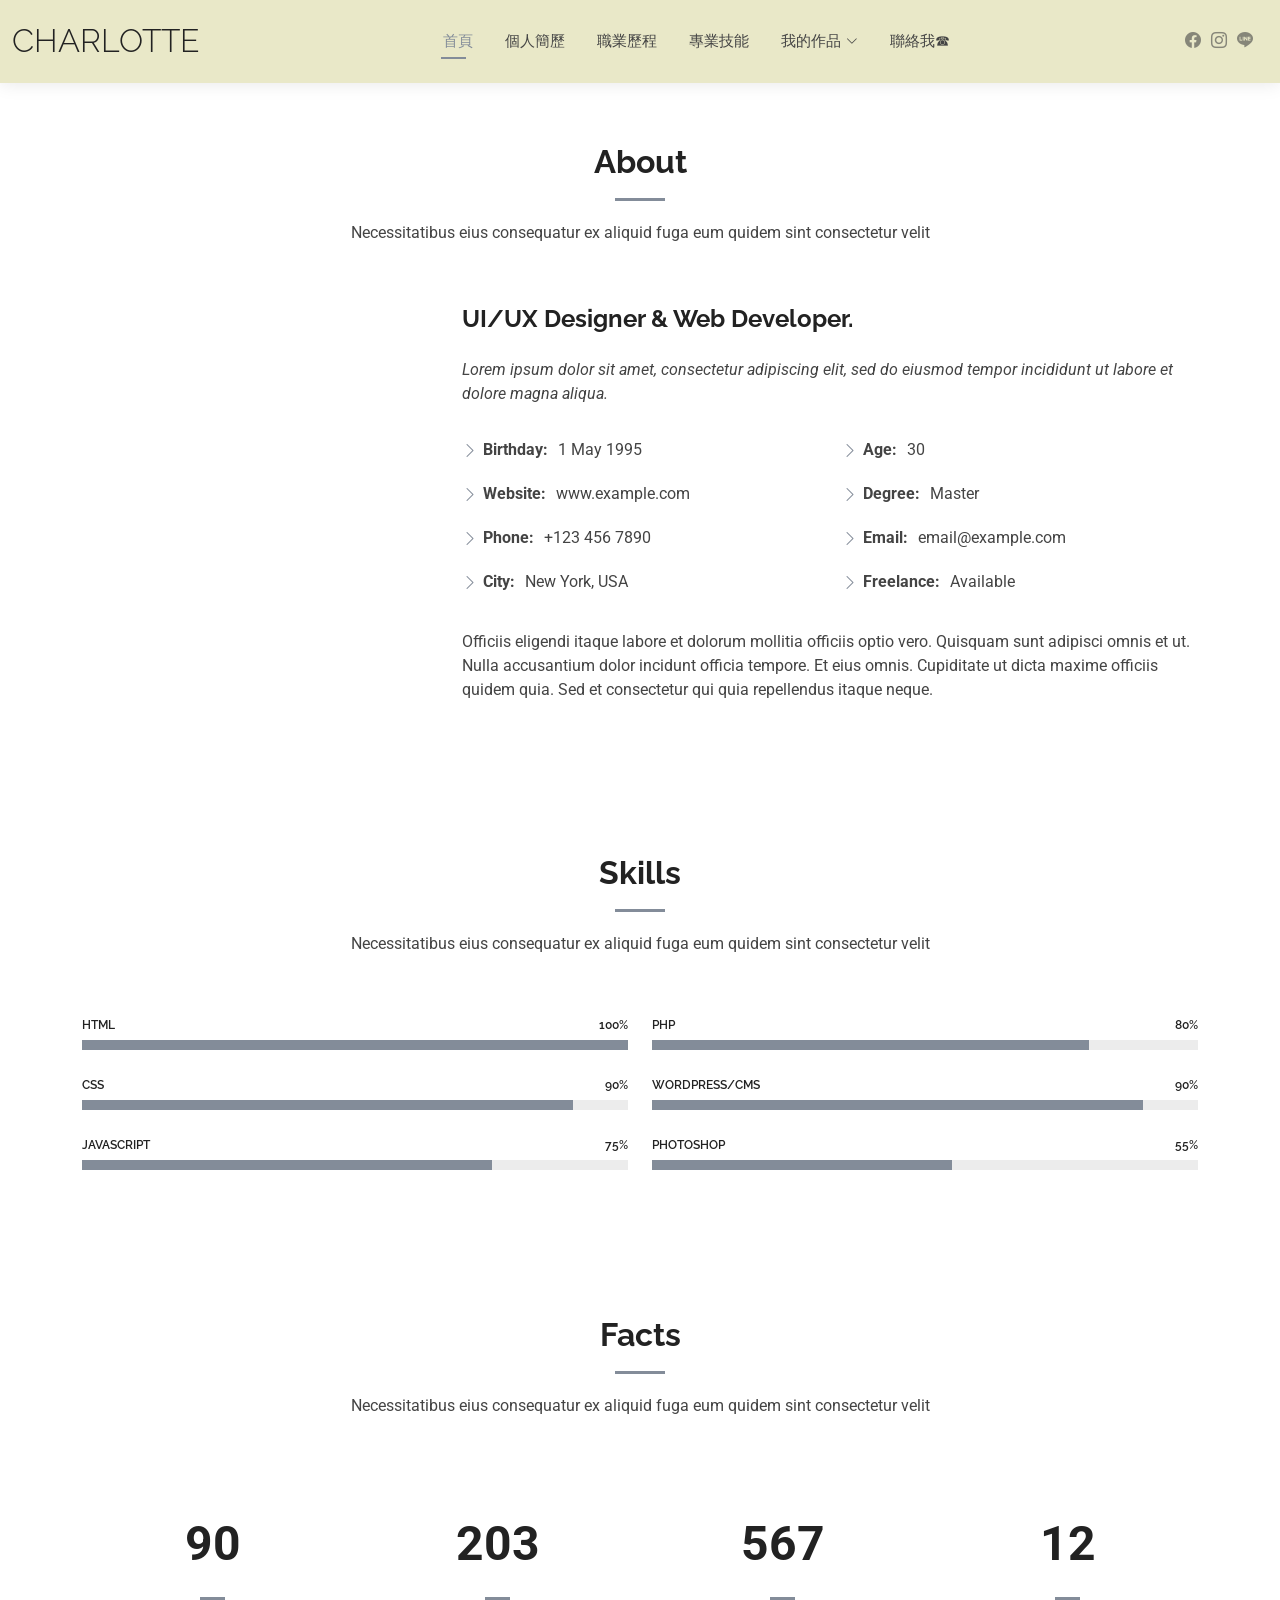
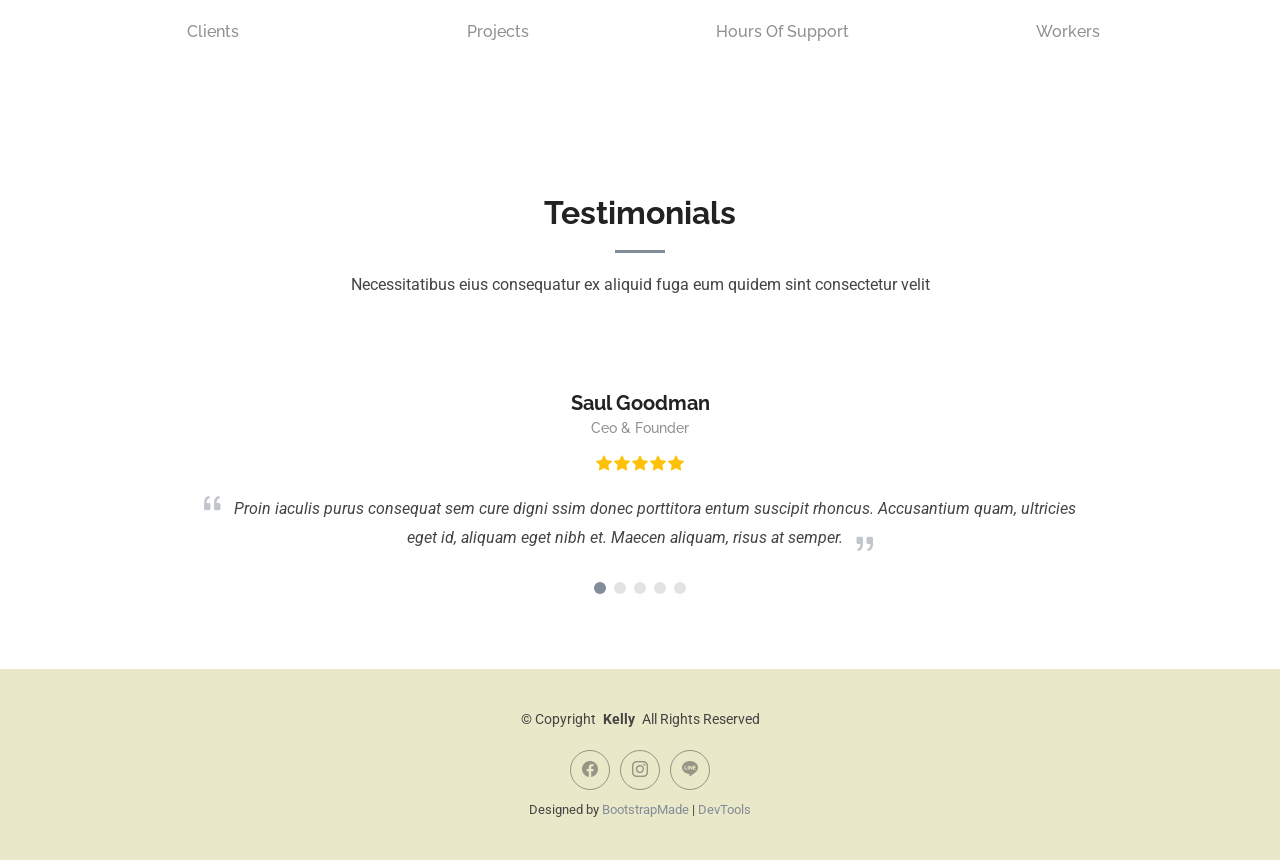
==== commit ca3bff5e: "Add files via upload" ====
--- a/about.html
+++ b/about.html
@@ -55,15 +55,15 @@
           <li><a href="services.html">專業技能</a></li>
        <li class="dropdown"><a href="#"><span>我的作品</span> <i class="bi bi-chevron-down toggle-dropdown"></i></a>
             <ul>
-              <li><a href="#">平面設計</a></li>
-              <li class="dropdown"><a href="#"><span>攝影集</span> <i class="bi bi-chevron-down toggle-dropdown"></i></a>
+              <li><a href="#">平面作品</a></li>
+              <li class="dropdown"><a href="#"><span>攝影集📸</span> <i class="bi bi-chevron-down toggle-dropdown"></i></a>
                 <ul>
-                  <li><a href="#">風景⛱︎</a></li>
-                  <li><a href="#">人物𓀟</a></li>
-                  <li><a href="#">美食▶︎</a></li>
+                  <li><a href="#">風景🌇</a></li>
+                  <li><a href="#">人物🙋‍♀️</a></li>
+                  <li><a href="#">美食🥐</a></li>
                 </ul>
               </li>
-              <li><a href="#">Dropdown 2</a></li>
+              <li><a href="#">最近在聽🎧</a></li>
             </ul>
           </li>
           <li><a href="contact.html">聯絡我☎︎</a></li>
@@ -72,9 +72,9 @@
       </nav>
 
       <div class="header-social-links">
-        <a href="#" class="facebook" target="_blank"><i class="bi bi-facebook"></i></a>
-        <a href="#" class="instagram"><i class="bi bi-instagram"></i></a>
-        <a href="#" class="instagram"><i class="bi bi-line"></i></a>
+        <a href="https://www.facebook.com/share/1EVmEae6Wq/?mibextid=wwXIfr" class="facebook" target="_blank"><i class="bi bi-facebook"></i></a>
+        <a href="https://www.instagram.com/char1the?igsh=emJxNno5cjluY2Y5&utm_source=qr" class="instagram"><i class="bi bi-instagram"></i></a>
+        <a href="https://line.me/ti/p/7a3qe7V7F-" class="line"><i class="bi bi-line"></i></a>
       </div>
 
     </div>
@@ -373,9 +373,9 @@
         <p>© <span>Copyright</span> <strong class="px-1 sitename">Kelly</strong> <span>All Rights Reserved<br></span></p>
       </div>
       <div class="social-links d-flex justify-content-center">
-        <a href=""><i class="bi bi-facebook"></i></a>
-        <a href=""><i class="bi bi-instagram"></i></a>
-        <a href=""><i class="bi bi-line"></i></a>
+        <a href="https://www.facebook.com/share/1EVmEae6Wq/?mibextid=wwXIfr"><i class="bi bi-facebook"></i></a>
+        <a href="https://www.instagram.com/char1the?igsh=emJxNno5cjluY2Y5&utm_source=qr"><i class="bi bi-instagram"></i></a>
+        <a href="https://line.me/ti/p/7a3qe7V7F-"><i class="bi bi-line"></i></a>
       </div>
       <div class="credits">
         <!-- All the links in the footer should remain intact. -->
@@ -387,7 +387,6 @@
     </div>
 
   </footer>
-
   <!-- Scroll Top -->
   <a href="#" id="scroll-top" class="scroll-top d-flex align-items-center justify-content-center"><i class="bi bi-arrow-up-short"></i></a>
 
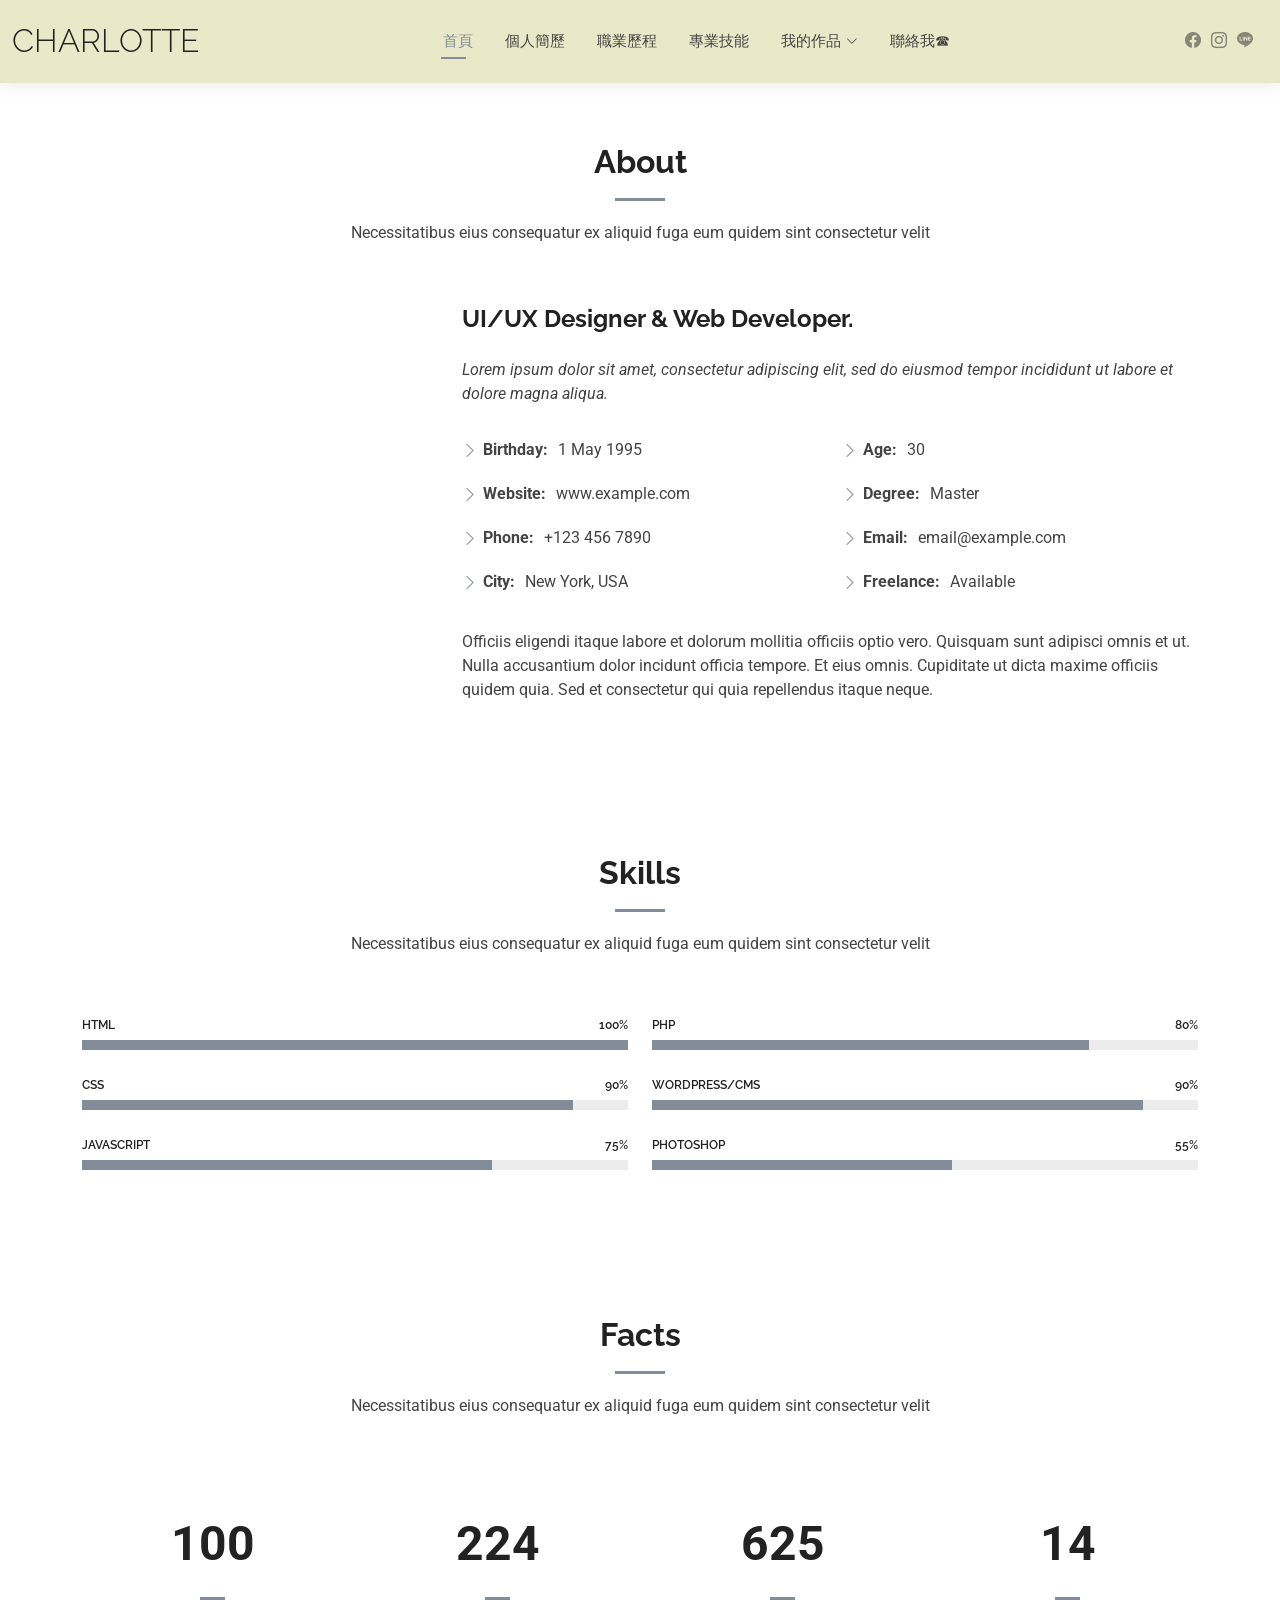
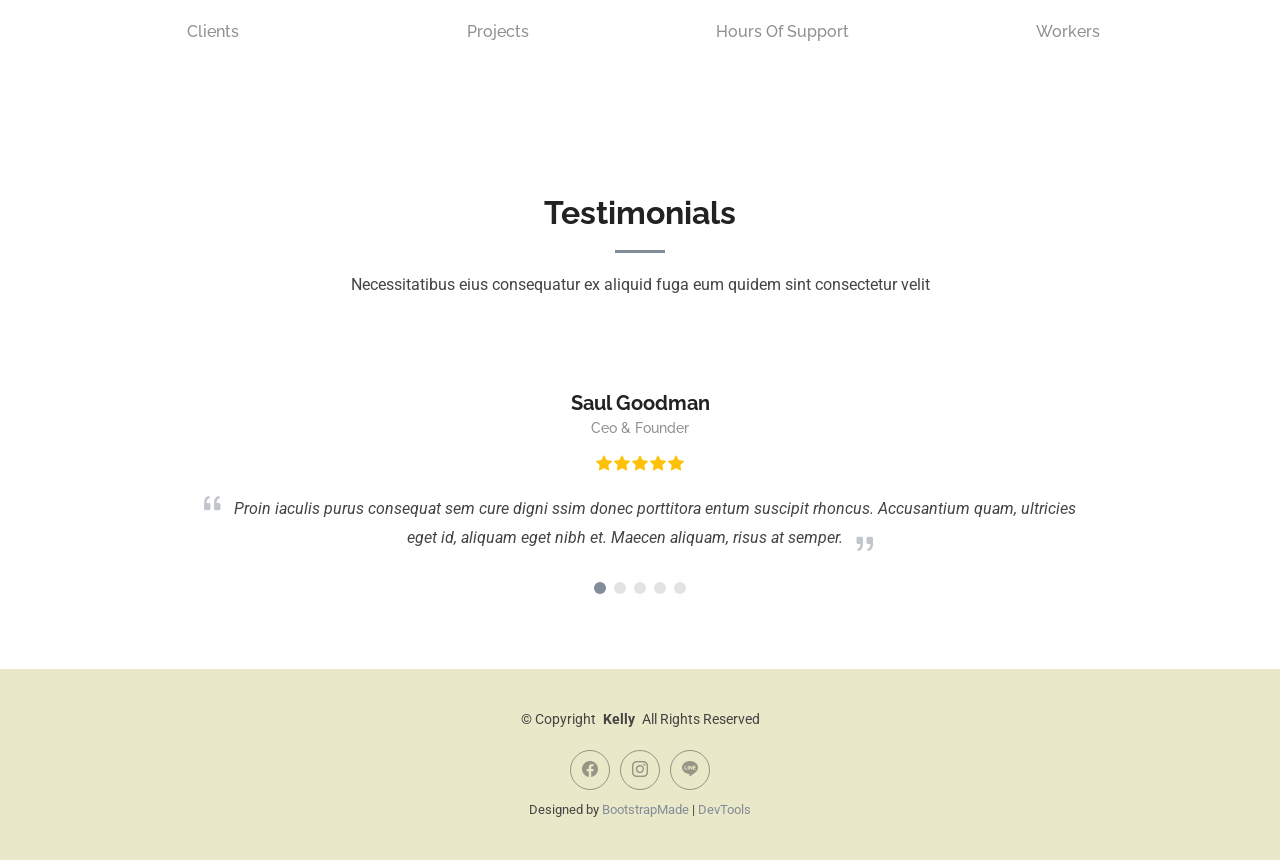
==== commit 9d282106: "Add files via upload" ====
--- a/about.html
+++ b/about.html
@@ -63,7 +63,7 @@
                   <li><a href="#">美食🥐</a></li>
                 </ul>
               </li>
-              <li><a href="#">最近在聽🎧</a></li>
+             <li><a href="https://music.youtube.com/watch?v=SiEUDZd2bto&si=y4GIB4ztZ34LLuRh">最近在聽🎧</a></li>
             </ul>
           </li>
           <li><a href="contact.html">聯絡我☎︎</a></li>
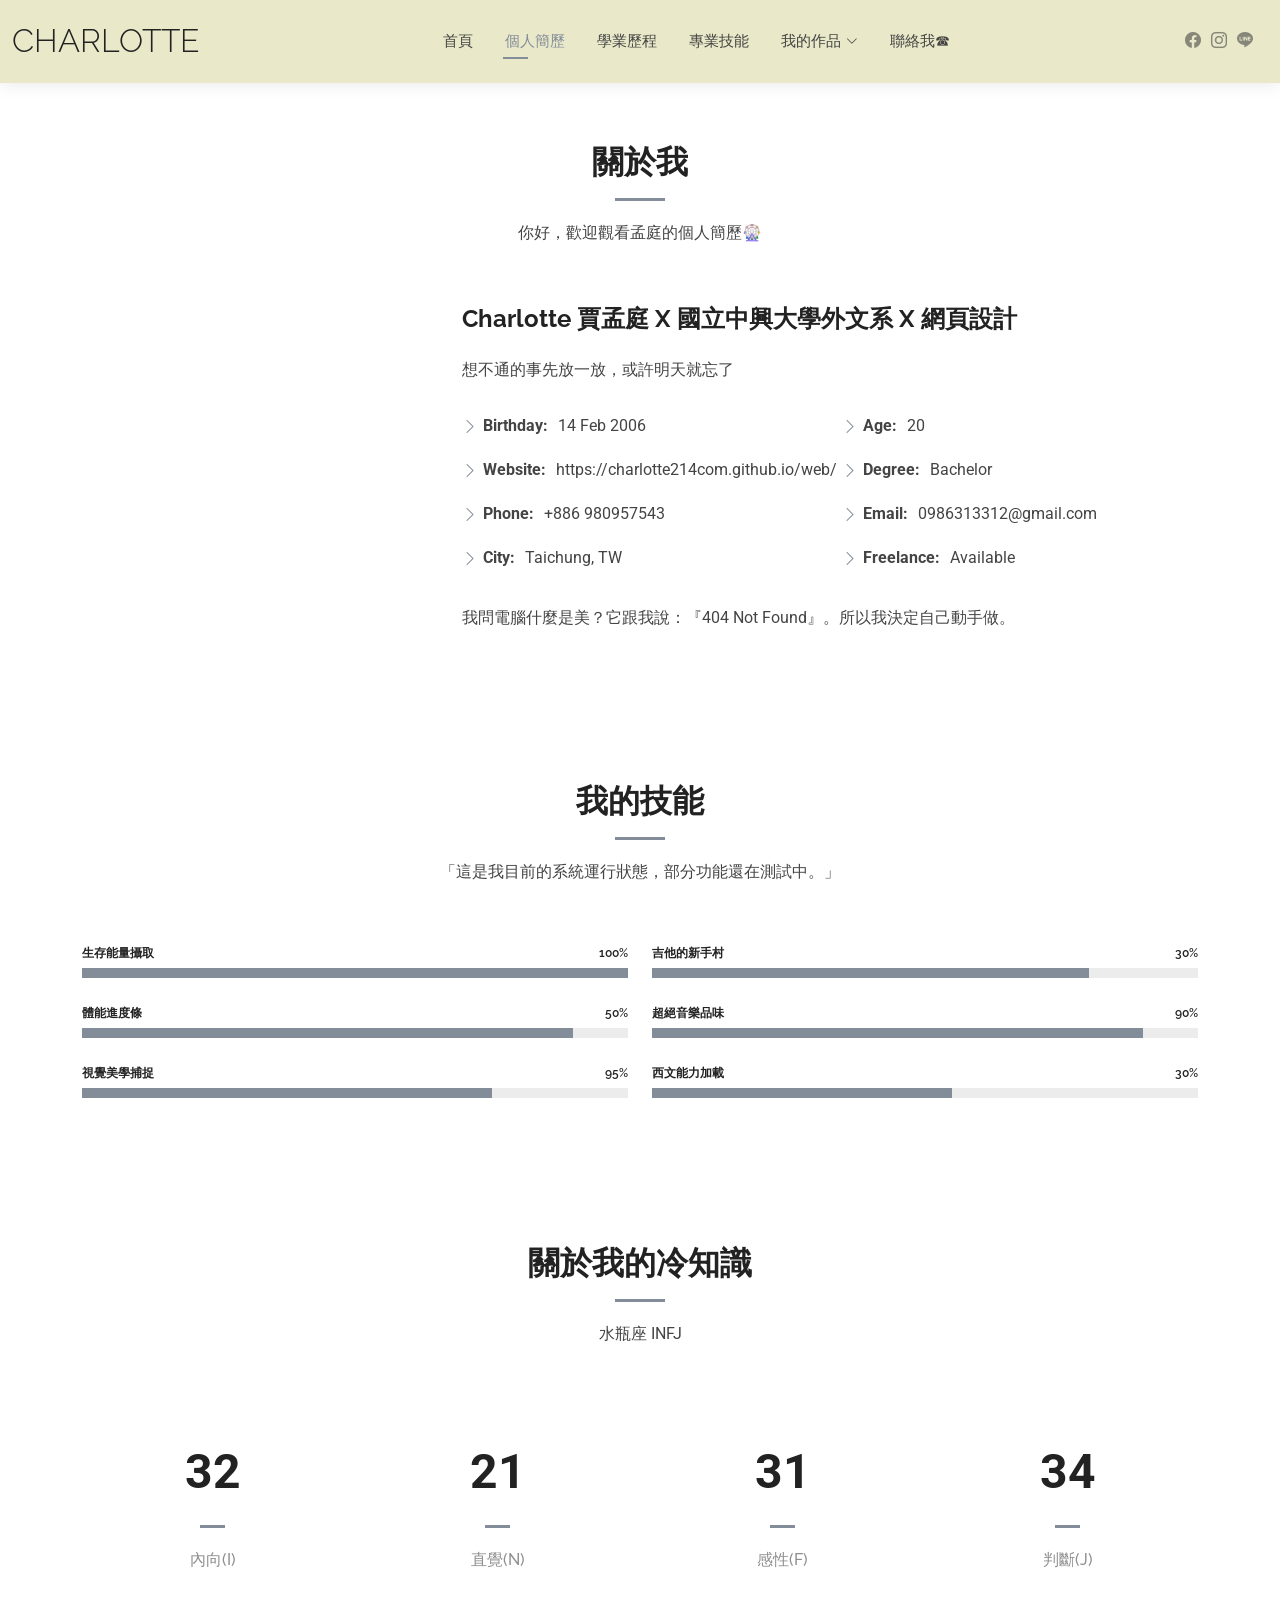
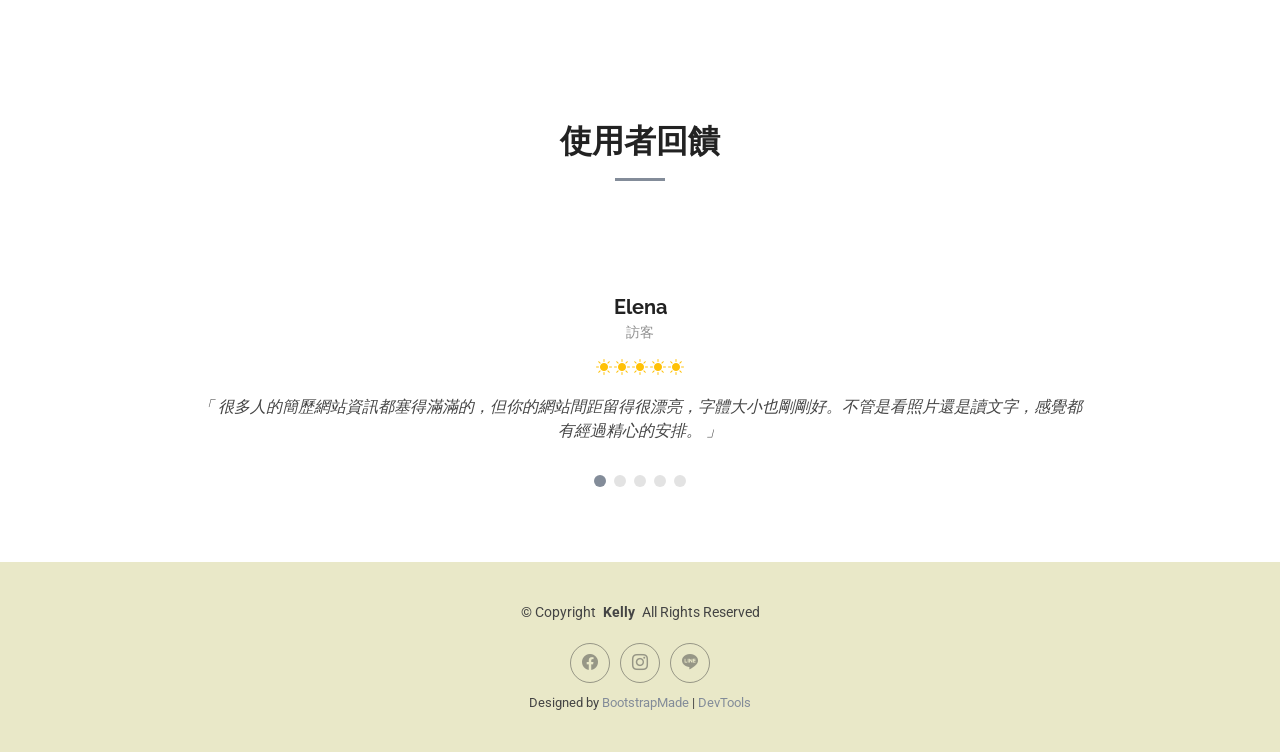
==== commit 38cf9a88: "Add files via upload" ====
--- a/about.html
+++ b/about.html
@@ -49,18 +49,18 @@
 
       <nav id="navmenu" class="navmenu">
         <ul>
-          <li><a href="index.html" class="active">首頁</a></li>
-          <li><a href="about.html">個人簡歷</a></li>
-          <li><a href="resume.html">職業歷程</a></li>
+          <li><a href="index.html">首頁</a></li>
+          <li><a href="about.html" class="active">個人簡歷</a></li>
+          <li><a href="resume.html">學業歷程</a></li>
           <li><a href="services.html">專業技能</a></li>
-       <li class="dropdown"><a href="#"><span>我的作品</span> <i class="bi bi-chevron-down toggle-dropdown"></i></a>
-            <ul>
-              <li><a href="#">平面作品</a></li>
-              <li class="dropdown"><a href="#"><span>攝影集📸</span> <i class="bi bi-chevron-down toggle-dropdown"></i></a>
+       <li class="dropdown"><a href="portfolio.html"><span>我的作品</span> <i class="bi bi-chevron-down toggle-dropdown"></i></a>
+             <ul>
+              <li><a href="portfolio-details.html">生活雜誌📽️</a></li>
+              <li class="dropdown"><a href="portfolio.html"><span>攝影集📸</span> <i class="bi bi-chevron-down toggle-dropdown"></i></a>
                 <ul>
-                  <li><a href="#">風景🌇</a></li>
-                  <li><a href="#">人物🙋‍♀️</a></li>
-                  <li><a href="#">美食🥐</a></li>
+                  <li><a href="portfolio.html">風景🌇</a></li>
+                  <li><a href="portfolio.html">聚焦👑</a></li>
+                  <li><a href="portfolio.html">美食🥐</a></li>
                 </ul>
               </li>
              <li><a href="https://music.youtube.com/watch?v=SiEUDZd2bto&si=y4GIB4ztZ34LLuRh">最近在聽🎧</a></li>
@@ -86,43 +86,41 @@
 
       <!-- Section Title -->
       <div class="container section-title" data-aos="fade-up">
-        <h2>About</h2>
-        <p>Necessitatibus eius consequatur ex aliquid fuga eum quidem sint consectetur velit</p>
+        <h2>關於我</h2>
+        <p>你好，歡迎觀看孟庭的個人簡歷🎡</p>
       </div><!-- End Section Title -->
 
       <div class="container" data-aos="fade-up" data-aos-delay="100">
 
         <div class="row gy-4 justify-content-center">
           <div class="col-lg-4">
-            <img src="assets/img/profile-img.jpg" class="img-fluid" alt="">
+            <img src="assets/img/profile-img.webp" class="img-fluid" alt="">
           </div>
           <div class="col-lg-8 content">
-            <h2>UI/UX Designer &amp; Web Developer.</h2>
-            <p class="fst-italic py-3">
-              Lorem ipsum dolor sit amet, consectetur adipiscing elit, sed do eiusmod tempor incididunt ut labore et dolore
-              magna aliqua.
+            <h2>Charlotte 賈孟庭 X 國立中興大學外文系 X 網頁設計</h2>
+            <p class="fst-normal py-3">
+              想不通的事先放一放，或許明天就忘了
             </p>
             <div class="row">
               <div class="col-lg-6">
                 <ul>
-                  <li><i class="bi bi-chevron-right"></i> <strong>Birthday:</strong> <span>1 May 1995</span></li>
-                  <li><i class="bi bi-chevron-right"></i> <strong>Website:</strong> <span>www.example.com</span></li>
-                  <li><i class="bi bi-chevron-right"></i> <strong>Phone:</strong> <span>+123 456 7890</span></li>
-                  <li><i class="bi bi-chevron-right"></i> <strong>City:</strong> <span>New York, USA</span></li>
+                  <li><i class="bi bi-chevron-right"></i> <strong>Birthday:</strong> <span>14 Feb 2006</span></li>
+                  <li><i class="bi bi-chevron-right"></i> <strong>Website:</strong> <span>https://charlotte214com.github.io/web/</span></li>
+                  <li><i class="bi bi-chevron-right"></i> <strong>Phone:</strong> <span>+886 980957543</span></li>
+                  <li><i class="bi bi-chevron-right"></i> <strong>City:</strong> <span>Taichung, TW</span></li>
                 </ul>
               </div>
               <div class="col-lg-6">
                 <ul>
-                  <li><i class="bi bi-chevron-right"></i> <strong>Age:</strong> <span>30</span></li>
-                  <li><i class="bi bi-chevron-right"></i> <strong>Degree:</strong> <span>Master</span></li>
-                  <li><i class="bi bi-chevron-right"></i> <strong>Email:</strong> <span>email@example.com</span></li>
+                  <li><i class="bi bi-chevron-right"></i> <strong>Age:</strong> <span>20</span></li>
+                  <li><i class="bi bi-chevron-right"></i> <strong>Degree:</strong> <span>Bachelor</span></li>
+                  <li><i class="bi bi-chevron-right"></i> <strong>Email:</strong> <span>0986313312@gmail.com</span></li>
                   <li><i class="bi bi-chevron-right"></i> <strong>Freelance:</strong> <span>Available</span></li>
                 </ul>
               </div>
             </div>
             <p class="py-3">
-              Officiis eligendi itaque labore et dolorum mollitia officiis optio vero. Quisquam sunt adipisci omnis et ut. Nulla accusantium dolor incidunt officia tempore. Et eius omnis.
-              Cupiditate ut dicta maxime officiis quidem quia. Sed et consectetur qui quia repellendus itaque neque.
+              我問電腦什麼是美？它跟我說：『404 Not Found』。所以我決定自己動手做。
             </p>
           </div>
         </div>
@@ -136,8 +134,8 @@
 
       <!-- Section Title -->
       <div class="container section-title" data-aos="fade-up">
-        <h2>Skills</h2>
-        <p>Necessitatibus eius consequatur ex aliquid fuga eum quidem sint consectetur velit</p>
+        <h2>我的技能</h2>
+        <p>「這是我目前的系統運行狀態，部分功能還在測試中。」</p>
       </div><!-- End Section Title -->
 
       <div class="container" data-aos="fade-up" data-aos-delay="100">
@@ -147,21 +145,21 @@
           <div class="col-lg-6">
 
             <div class="progress">
-              <span class="skill"><span>HTML</span> <i class="val">100%</i></span>
+              <span class="skill"><span>生存能量攝取</span> <i class="val">100%</i></span>
               <div class="progress-bar-wrap">
                 <div class="progress-bar" role="progressbar" aria-valuenow="100" aria-valuemin="0" aria-valuemax="100"></div>
               </div>
             </div><!-- End Skills Item -->
 
             <div class="progress">
-              <span class="skill"><span>CSS</span> <i class="val">90%</i></span>
+              <span class="skill"><span>體能進度條</span> <i class="val">50%</i></span>
               <div class="progress-bar-wrap">
                 <div class="progress-bar" role="progressbar" aria-valuenow="90" aria-valuemin="0" aria-valuemax="100"></div>
               </div>
             </div><!-- End Skills Item -->
 
             <div class="progress">
-              <span class="skill"><span>JavaScript</span> <i class="val">75%</i></span>
+              <span class="skill"><span>視覺美學捕捉</span> <i class="val">95%</i></span>
               <div class="progress-bar-wrap">
                 <div class="progress-bar" role="progressbar" aria-valuenow="75" aria-valuemin="0" aria-valuemax="100"></div>
               </div>
@@ -172,21 +170,21 @@
           <div class="col-lg-6">
 
             <div class="progress">
-              <span class="skill"><span>PHP</span> <i class="val">80%</i></span>
+              <span class="skill"><span>吉他的新手村</span> <i class="val">30%</i></span>
               <div class="progress-bar-wrap">
                 <div class="progress-bar" role="progressbar" aria-valuenow="80" aria-valuemin="0" aria-valuemax="100"></div>
               </div>
             </div><!-- End Skills Item -->
 
             <div class="progress">
-              <span class="skill"><span>WordPress/CMS</span> <i class="val">90%</i></span>
+              <span class="skill"><span>超絕音樂品味</span> <i class="val">90%</i></span>
               <div class="progress-bar-wrap">
                 <div class="progress-bar" role="progressbar" aria-valuenow="90" aria-valuemin="0" aria-valuemax="100"></div>
               </div>
             </div><!-- End Skills Item -->
 
             <div class="progress">
-              <span class="skill"><span>Photoshop</span> <i class="val">55%</i></span>
+              <span class="skill"><span>西文能力加載</span> <i class="val">30%</i></span>
               <div class="progress-bar-wrap">
                 <div class="progress-bar" role="progressbar" aria-valuenow="55" aria-valuemin="0" aria-valuemax="100"></div>
               </div>
@@ -205,8 +203,8 @@
 
       <!-- Section Title -->
       <div class="container section-title" data-aos="fade-up">
-        <h2>Facts</h2>
-        <p>Necessitatibus eius consequatur ex aliquid fuga eum quidem sint consectetur velit</p>
+        <h2>關於我的冷知識</h2>
+        <p>水瓶座 INFJ</p>
       </div><!-- End Section Title -->
 
       <div class="container" data-aos="fade-up" data-aos-delay="100">
@@ -215,29 +213,29 @@
 
           <div class="col-lg-3 col-md-6">
             <div class="stats-item text-center w-100 h-100">
-              <span data-purecounter-start="0" data-purecounter-end="232" data-purecounter-duration="1" class="purecounter"></span>
-              <p>Clients</p>
+              <span data-purecounter-start="0" data-purecounter-end="83" data-purecounter-duration="1" class="purecounter"></span>
+              <p>內向(I)</p>
             </div>
           </div><!-- End Stats Item -->
 
           <div class="col-lg-3 col-md-6">
             <div class="stats-item text-center w-100 h-100">
-              <span data-purecounter-start="0" data-purecounter-end="521" data-purecounter-duration="1" class="purecounter"></span>
-              <p>Projects</p>
+              <span data-purecounter-start="0" data-purecounter-end="55" data-purecounter-duration="1" class="purecounter"></span>
+              <p>直覺(N)</p>
             </div>
           </div><!-- End Stats Item -->
 
           <div class="col-lg-3 col-md-6">
             <div class="stats-item text-center w-100 h-100">
-              <span data-purecounter-start="0" data-purecounter-end="1453" data-purecounter-duration="1" class="purecounter"></span>
-              <p>Hours Of Support</p>
+              <span data-purecounter-start="0" data-purecounter-end="79" data-purecounter-duration="1" class="purecounter"></span>
+              <p>感性(F)</p>
             </div>
           </div><!-- End Stats Item -->
 
           <div class="col-lg-3 col-md-6">
             <div class="stats-item text-center w-100 h-100">
-              <span data-purecounter-start="0" data-purecounter-end="32" data-purecounter-duration="1" class="purecounter"></span>
-              <p>Workers</p>
+              <span data-purecounter-start="0" data-purecounter-end="88" data-purecounter-duration="1" class="purecounter"></span>
+              <p>判斷(J)</p>
             </div>
           </div><!-- End Stats Item -->
 
@@ -252,8 +250,7 @@
 
       <!-- Section Title -->
       <div class="container section-title" data-aos="fade-up">
-        <h2>Testimonials</h2>
-        <p>Necessitatibus eius consequatur ex aliquid fuga eum quidem sint consectetur velit</p>
+        <h2>使用者回饋</h2>
       </div><!-- End Section Title -->
 
       <div class="container" data-aos="fade-up" data-aos-delay="100">
@@ -264,7 +261,7 @@
               "loop": true,
               "speed": 600,
               "autoplay": {
-                "delay": 5000
+                "delay": 2000
               },
               "slidesPerView": "auto",
               "pagination": {
@@ -279,15 +276,15 @@
             <div class="swiper-slide">
               <div class="testimonial-item">
                 <img src="assets/img/testimonials/testimonials-1.jpg" class="testimonial-img" alt="">
-                <h3>Saul Goodman</h3>
-                <h4>Ceo &amp; Founder</h4>
+                <h3>Elena</h3>
+                <h4>訪客</h4>
                 <div class="stars">
-                  <i class="bi bi-star-fill"></i><i class="bi bi-star-fill"></i><i class="bi bi-star-fill"></i><i class="bi bi-star-fill"></i><i class="bi bi-star-fill"></i>
+                  <i class="bi bi-brightness-high-fill"></i><i class="bi bi-brightness-high-fill"></i><i class="bi bi-brightness-high-fill"></i><i class="bi bi-brightness-high-fill"></i><i class="bi bi-brightness-high-fill"></i>
                 </div>
                 <p>
-                  <i class="bi bi-quote quote-icon-left"></i>
-                  <span>Proin iaculis purus consequat sem cure digni ssim donec porttitora entum suscipit rhoncus. Accusantium quam, ultricies eget id, aliquam eget nibh et. Maecen aliquam, risus at semper.</span>
-                  <i class="bi bi-quote quote-icon-right"></i>
+                  <span class="custom-quote">「</span>
+                  <span>很多人的簡歷網站資訊都塞得滿滿的，但你的網站間距留得很漂亮，字體大小也剛剛好。不管是看照片還是讀文字，感覺都有經過精心的安排。</span>
+                  <span class="custom-quote">」</span>
                 </p>
               </div>
             </div><!-- End testimonial item -->
@@ -295,15 +292,15 @@
             <div class="swiper-slide">
               <div class="testimonial-item">
                 <img src="assets/img/testimonials/testimonials-2.jpg" class="testimonial-img" alt="">
-                <h3>Sara Wilsson</h3>
-                <h4>Designer</h4>
+                <h3>Iris</h3>
+                <h4>訪客</h4>
                 <div class="stars">
-                  <i class="bi bi-star-fill"></i><i class="bi bi-star-fill"></i><i class="bi bi-star-fill"></i><i class="bi bi-star-fill"></i><i class="bi bi-star-fill"></i>
+                  <i class="bi bi-chat-heart-fill"></i><i class="bi bi-chat-heart-fill"></i><i class="bi bi-chat-heart-fill"></i><i class="bi bi-chat-heart-fill"></i><i class="bi bi-chat-heart"></i>
                 </div>
                 <p>
-                  <i class="bi bi-quote quote-icon-left"></i>
-                  <span>Export tempor illum tamen malis malis eram quae irure esse labore quem cillum quid cillum eram malis quorum velit fore eram velit sunt aliqua noster fugiat irure amet legam anim culpa.</span>
-                  <i class="bi bi-quote quote-icon-right"></i>
+                  <span class="custom-quote">「</span>
+                  <span>我很喜歡 MBTI 的介紹區塊，把人格特質數據化這個點子很酷！透過這些回饋和冷知識，就算還沒見過面，也能感覺到你是個心思細膩又很有規劃的人。</span>
+                  <span class="custom-quote">」</span>
                 </p>
               </div>
             </div><!-- End testimonial item -->
@@ -311,15 +308,15 @@
             <div class="swiper-slide">
               <div class="testimonial-item">
                 <img src="assets/img/testimonials/testimonials-3.jpg" class="testimonial-img" alt="">
-                <h3>Jena Karlis</h3>
-                <h4>Store Owner</h4>
+                <h3>Tate</h3>
+                <h4>訪客</h4>
                 <div class="stars">
-                  <i class="bi bi-star-fill"></i><i class="bi bi-star-fill"></i><i class="bi bi-star-fill"></i><i class="bi bi-star-fill"></i><i class="bi bi-star-fill"></i>
+                  <i class="bi bi-emoji-heart-eyes-fill"></i><i class="bi bi-emoji-heart-eyes-fill"></i><i class="bi bi-emoji-heart-eyes-fill"></i><i class="bi bi-emoji-heart-eyes-fill"></i><i class="bi bi-emoji-heart-eyes"></i>
                 </div>
                 <p>
-                  <i class="bi bi-quote quote-icon-left"></i>
-                  <span>Enim nisi quem export duis labore cillum quae magna enim sint quorum nulla quem veniam duis minim tempor labore quem eram duis noster aute amet eram fore quis sint minim.</span>
-                  <i class="bi bi-quote quote-icon-right"></i>
+                  <span class="custom-quote">「</span>
+                  <span>一點進網站就覺得質感很好，簡約但不會覺得空空的。尤其是那個圓角設計，讓整個網頁看起來很溫柔，完全不會有寫程式那種冰冷的感覺。</span>
+                  <span class="custom-quote">」</span>
                 </p>
               </div>
             </div><!-- End testimonial item -->
@@ -327,15 +324,15 @@
             <div class="swiper-slide">
               <div class="testimonial-item">
                 <img src="assets/img/testimonials/testimonials-4.jpg" class="testimonial-img" alt="">
-                <h3>Matt Brandon</h3>
-                <h4>Freelancer</h4>
+                <h3>Charlie</h3>
+                <h4>訪客</h4>
                 <div class="stars">
-                  <i class="bi bi-star-fill"></i><i class="bi bi-star-fill"></i><i class="bi bi-star-fill"></i><i class="bi bi-star-fill"></i><i class="bi bi-star-fill"></i>
+                  <i class="bi bi-hand-thumbs-up-fill"></i><i class="bi bi-hand-thumbs-up-fill"></i><i class="bi bi-hand-thumbs-up-fill"></i><i class="bi bi-hand-thumbs-up-fill"></i><i class="bi bi-hand-thumbs-up-fill"></i>
                 </div>
                 <p>
-                  <i class="bi bi-quote quote-icon-left"></i>
-                  <span>Fugiat enim eram quae cillum dolore dolor amet nulla culpa multos export minim fugiat minim velit minim dolor enim duis veniam ipsum anim magna sunt elit fore quem dolore labore illum veniam.</span>
-                  <i class="bi bi-quote quote-icon-right"></i>
+                  <span class="custom-quote">「</span>
+                  <span>攝影集中照片的色調跟網頁整體的風格非常搭，看得出對美感有很強的堅持。而且網頁加載的速度很快，滑起來很絲滑，不會有卡頓感，這點真的很加分。</span>
+                  <span class="custom-quote">」</span>
                 </p>
               </div>
             </div><!-- End testimonial item -->
@@ -343,15 +340,15 @@
             <div class="swiper-slide">
               <div class="testimonial-item">
                 <img src="assets/img/testimonials/testimonials-5.jpg" class="testimonial-img" alt="">
-                <h3>John Larson</h3>
-                <h4>Entrepreneur</h4>
+                <h3>林</h3>
+                <h4>訪客</h4>
                 <div class="stars">
-                  <i class="bi bi-star-fill"></i><i class="bi bi-star-fill"></i><i class="bi bi-star-fill"></i><i class="bi bi-star-fill"></i><i class="bi bi-star-fill"></i>
+                  <i class="bi bi-person-heart"></i><i class="bi bi-person-heart"></i><i class="bi bi-person-heart"></i><i class="bi bi-person-heart"></i><i class="bi bi-person-x-fill"></i>
                 </div>
                 <p>
-                  <i class="bi bi-quote quote-icon-left"></i>
-                  <span>Quis quorum aliqua sint quem legam fore sunt eram irure aliqua veniam tempor noster veniam enim culpa labore duis sunt culpa nulla illum cillum fugiat legam esse veniam culpa fore nisi cillum quid.</span>
-                  <i class="bi bi-quote quote-icon-right"></i>
+                  <span class="custom-quote">「</span>
+                  <span>導覽列的設計非常直覺。我最喜歡這種不燒腦的設計了，不管是找簡歷還是找作品，點一下就能到。而且文字的大小跟行距設定得很舒服，讀久了眼睛也不會痠。</span>
+                  <span class="custom-quote">」</span>
                 </p>
               </div>
             </div><!-- End testimonial item -->
